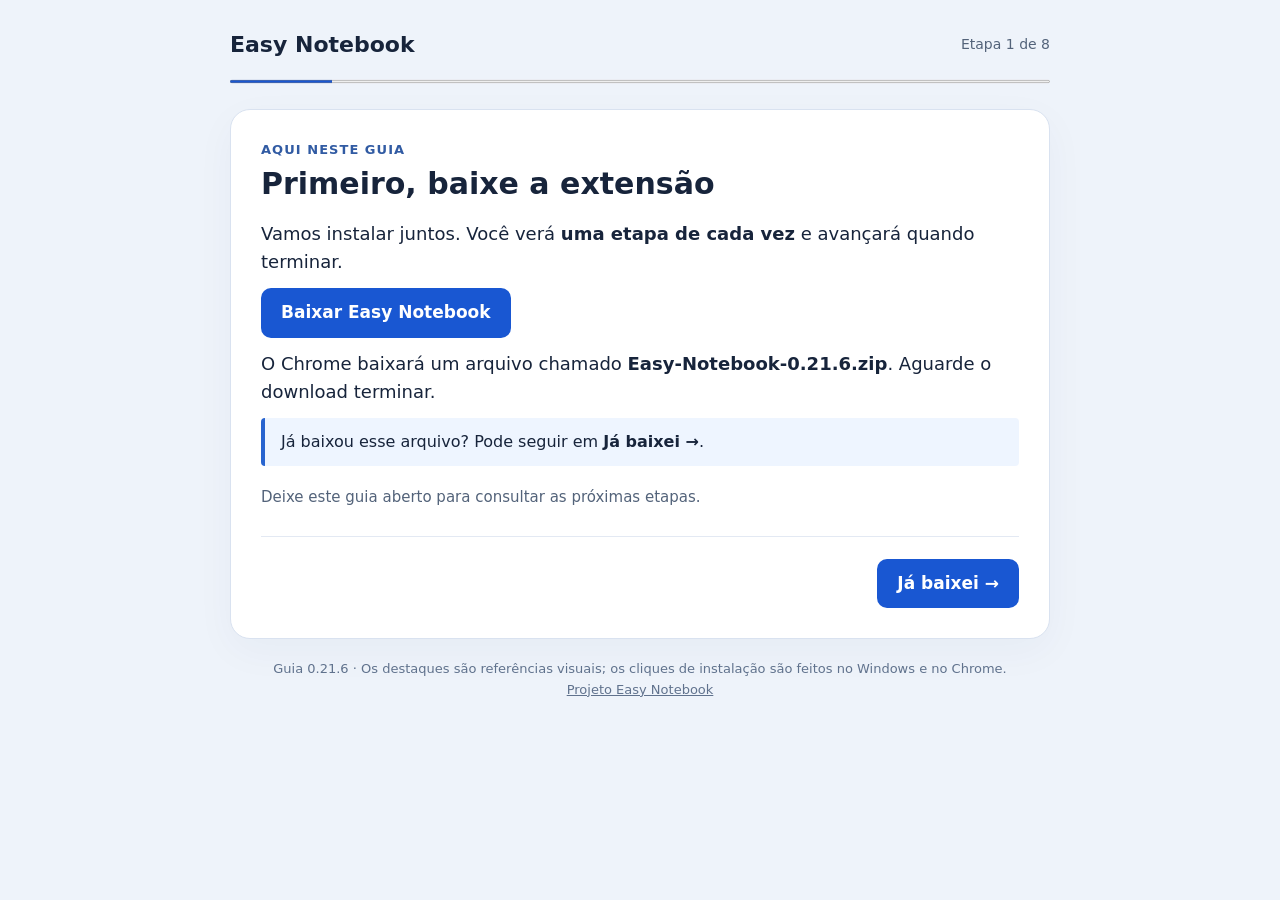
==== docs/index.html @ 10609102 "Start extracted guide at Chrome installation, after download" ====
<!doctype html>
<html lang="pt-BR">
<head>
<meta charset="utf-8">
<meta name="viewport" content="width=device-width, initial-scale=1">
<title>Instalar Easy Notebook · passo a passo</title>
<style>
*{box-sizing:border-box}body{margin:0;background:#eef3fa;color:#17243b;font:18px/1.55 system-ui,Segoe UI,sans-serif}main{max-width:860px;margin:auto;padding:28px 20px}header{display:flex;align-items:center;justify-content:space-between;gap:20px;margin-bottom:16px}header strong{font-size:22px}header span{font-size:14px;color:#53637a}progress{width:100%;height:7px;accent-color:#1957d2;display:block;margin-bottom:24px}article{background:white;border:1px solid #d9e2f0;border-radius:20px;padding:30px;box-shadow:0 12px 40px #17335c0a}[hidden]{display:none!important}.where{font-size:13px;letter-spacing:.08em;text-transform:uppercase;color:#315ba3;font-weight:750;margin:0 0 6px}h1{font-size:30px;line-height:1.2;margin:0 0 18px}p{margin:12px 0}ol{padding-left:25px}li{margin:10px 0}.tip{background:#eef5ff;border-left:4px solid #2864cf;padding:12px 16px;border-radius:4px;font-size:16px}.visual{margin:24px 0 16px;border:1px solid #cdd7e5;border-radius:12px;overflow:hidden;pointer-events:none;user-select:none}.caption{background:#e9eef5;color:#465971;font-size:13px;padding:9px 14px}.mock{padding:22px;background:#fafbfd;font-size:16px;display:flex;gap:16px;flex-wrap:wrap;align-items:center;min-height:110px}.mark{outline:3px solid #e33333;outline-offset:5px;background:#fff3ba;padding:8px 14px;border-radius:6px;color:#212938;font-weight:750}.arrow{color:#b52323;font-weight:750}.dim{color:#68788f}.right{margin-left:auto}.folder{font-size:18px}.stack{display:grid;gap:14px}.dark{background:#292a2d;color:white}.dark .dim{color:#b5c0cd}.switch{display:inline-block;width:34px;height:18px;background:#1a73e8;border-radius:20px;vertical-align:middle;margin-left:8px}.switch:after{content:'';display:block;width:14px;height:14px;border-radius:50%;background:white;margin:2px 2px 2px auto}button,.action{font:700 17px/1.4 system-ui,Segoe UI,sans-serif;display:inline-block;border:0;border-radius:10px;padding:13px 20px;cursor:pointer;background:#1957d2;color:white;text-decoration:none}button:hover,.action:hover{background:#1045ae}button:focus-visible,a:focus-visible{outline:3px solid #e58e00;outline-offset:4px}.secondary{background:#e8eef8;color:#24467d}.secondary:hover{background:#d8e4f7}nav{display:flex;align-items:center;justify-content:space-between;gap:16px;margin-top:26px;padding-top:22px;border-top:1px solid #e3e9f3}nav button:last-child{margin-left:auto}input{font:18px Consolas,monospace;width:100%;padding:14px;border:1px solid #b8c8df;border-radius:8px;background:#f7faff;color:#17243b;margin:8px 0 12px}.status{min-height:25px;font-size:15px;color:#24467d}.help{font-size:15px;color:#53637a;margin-top:20px}details{font-size:16px;margin-top:22px}summary{cursor:pointer;font-weight:650}kbd{background:#edf1f7;padding:2px 6px;border:1px solid #ced6e2;border-radius:4px;font-size:.9em}footer{text-align:center;font-size:13px;color:#60728d;padding:20px}footer a{color:inherit}@media(max-width:550px){main{padding:16px 12px}article{padding:22px 18px}h1{font-size:26px}.mock{padding:18px;gap:20px}nav{flex-wrap:wrap}button,.action{font-size:16px}header span{max-width:120px;text-align:right}}@media(prefers-reduced-motion:reduce){*{scroll-behavior:auto}}
</style>
</head>
<body><main>
<header><strong>Easy Notebook</strong><span id="counter">Instalação no Chrome</span></header>
<progress id="progress" max="8" value="1" aria-label="Progresso do guia"></progress>
<article>
<!-- DOWNLOAD-STEPS-START -->
<section data-step data-next="Já baixei →">
<p class="where">Aqui neste guia</p><h1 tabindex="-1">Primeiro, baixe a extensão</h1>
<p>Vamos instalar juntos. Você verá <strong>uma etapa de cada vez</strong> e avançará quando terminar.</p>
<p><a class="action" id="download" href="https://github.com/Rambond123/easy-notebook/releases/download/v0.21.6/Easy-Notebook-0.21.6.zip">Baixar Easy Notebook</a></p>
<p>O Chrome baixará um arquivo chamado <strong>Easy-Notebook-0.21.6.zip</strong>. Aguarde o download terminar.</p>
<div class="tip">Já baixou esse arquivo? Pode seguir em <strong>Já baixei →</strong>.</div>
<p class="help">Deixe este guia aberto para consultar as próximas etapas.</p>
</section>
<section data-step data-next="Abriu a janela de extração →" hidden>
<p class="where">Na pasta Downloads do Windows</p><h1 tabindex="-1">Clique com o botão direito no ZIP</h1>
<ol><li>No Chrome, pressione <kbd>Ctrl</kbd> + <kbd>J</kbd> para ver os downloads.</li><li>Ao lado de <strong>Easy-Notebook-0.21.6.zip</strong>, clique no ícone de pasta (<strong>Mostrar na pasta</strong>).</li><li>Na janela que abriu, clique com o <strong>botão direito</strong> sobre o ZIP e escolha <strong>Extrair Tudo…</strong>.</li></ol>
<div class="visual"><div class="caption">Referência visual • faça isso na janela do Windows</div><div class="mock stack"><span class="folder">📦 Easy-Notebook-0.21.6.zip</span><span><span class="mark">Extrair Tudo…</span></span><span class="arrow">↑ Escolha esta opção no menu do botão direito</span></div></div>
<p class="tip">Não precisa abrir nem escolher nenhum dos arquivos de código.</p>
</section>
<section data-step data-next="Já extraí →" hidden>
<p class="where">Na janela “Extrair Pastas Compactadas” do Windows</p><h1 tabindex="-1">Deixe em Downloads e clique em “Extrair”</h1>
<p>Mantenha o local que o Windows já preencheu. Clique em <strong>Extrair</strong> e aguarde terminar.</p>
<div class="visual"><div class="caption">Destino padrão • o Windows cria uma pasta com o nome do ZIP</div><div class="mock stack"><span>📁 Downloads</span><span style="padding-left:24px">📁 Easy-Notebook-0.21.6</span><span style="padding-left:48px">📁 Easy Notebook</span><span class="right mark">Extrair</span></div></div>
<p class="tip">Guarde a pasta nesse lugar. O Chrome usará os arquivos dela sempre que a extensão funcionar.</p>
</section>
<!-- DOWNLOAD-STEPS-END -->
<section data-step data-next="Abri a tela de extensões →" hidden>
<!-- INSTALL-HEADING -->
<p class="where">Em uma nova guia do Chrome</p><h1 tabindex="-1">Abra a tela de extensões</h1>
<p>Clique no botão abaixo para copiar o endereço:</p>
<input id="address" value="chrome://extensions" readonly aria-label="Endereço da tela de extensões">
<button id="copy" type="button">Copiar endereço</button><p class="status" id="copy-status" role="status"></p>
<ol><li>Pressione <kbd>Ctrl</kbd> + <kbd>T</kbd> para abrir uma nova guia.</li><li>Cole com <kbd>Ctrl</kbd> + <kbd>V</kbd> na barra de endereço e pressione <kbd>Enter</kbd>.</li><li>Volte a este guia para ver o próximo passo.</li></ol>
</section>
<section data-step data-next="Já ativei →" hidden>
<p class="where">Na guia “Extensões” do Chrome</p><h1 tabindex="-1">Ative “Modo do desenvolvedor”</h1>
<p>No <strong>canto superior direito</strong> da tela de extensões, clique na chave ao lado de <strong>Modo do desenvolvedor</strong>. Ela deve ficar ativada.</p>
<div class="visual"><div class="caption">Referência visual • procure esta chave na outra guia do Chrome</div><div class="mock dark"><span>Extensões</span><span class="mark right">Modo do desenvolvedor <i class="switch"></i></span></div></div>
<details><summary>A opção está bloqueada ou não aparece?</summary><p>Amplie a janela e confira o canto superior direito. Se o Chrome informar que a opção foi desativada pela organização, este método não consegue concluir a instalação nesse perfil.</p></details>
</section>
<section data-step data-next="Abriu a seleção de pasta →" hidden>
<p class="where">Ainda na guia “Extensões” do Chrome</p><h1 tabindex="-1">Clique em “Carregar sem compactação”</h1>
<p>O botão aparece no <strong>canto superior esquerdo</strong>, depois de ativar o modo do desenvolvedor. Clique nele para escolher a pasta.</p>
<div class="visual"><div class="caption">Referência visual • clique no botão da tela de extensões</div><div class="mock dark"><span class="mark">Carregar sem compactação</span><span class="dim">Compactar extensão</span><span class="dim">Atualizar</span></div></div>
<p class="tip">Se estiver escrito <strong>Carregar expandida</strong>, é a mesma opção.</p>
</section>
<section data-step data-next="Já selecionei a pasta →" hidden>
<p class="where">Na janela de seleção de pasta que acabou de abrir</p><h1 tabindex="-1">Selecione a pasta Easy Notebook</h1>
<ol><li>Na lateral da janela, clique em <strong>Downloads</strong>.</li><li>Abra a pasta <strong>Easy-Notebook-0.21.6</strong> que foi criada ao extrair e depois a pasta <strong>Easy Notebook</strong> dentro dela.</li><li>Clique em <strong>Selecionar pasta</strong>, na parte de baixo da janela.</li></ol>
<div class="visual"><div class="caption">Referência visual • confira o nome da pasta antes de confirmar</div><div class="mock stack"><span>📁 Downloads &nbsp;›&nbsp; Easy-Notebook-0.21.6 &nbsp;›&nbsp; <strong>Easy Notebook</strong></span><span class="dim">Os arquivos podem não aparecer neste seletor. Isso é normal.</span><span class="right mark">Selecionar pasta</span></div></div>
<details><summary>Minha pasta tem outro nome ou não está em Downloads</summary><p>Se baixou o ZIP mais de uma vez, a pasta pode terminar em <strong>(1)</strong> ou outro número. Abra a pasta criada na sua extração e, dentro dela, <strong>Easy Notebook</strong>. Se escolheu outro local para baixar, procure nesse local.</p></details>
<details><summary>O Chrome diz que não encontrou o manifesto?</summary><p>Abra a pasta <strong>Easy Notebook</strong> que fica dentro da pasta extraída <strong>Easy-Notebook-0.21.6</strong>. É essa pasta interna que deve ser selecionada.</p></details>
</section>
<section data-step hidden>
<p class="where">No Chrome</p><h1 tabindex="-1">Confira se apareceu “Easy Notebook”</h1>
<p>A instalação deu certo se o cartão <strong>Easy Notebook</strong> apareceu na tela de extensões com a chave ativada.</p>
<ol><li>O assistente da extensão deve abrir para configurar seu notebook. Siga as instruções dele.</li><li>Se não abrir, clique no ícone de <strong>quebra-cabeça</strong> ao lado da barra de endereços e escolha <strong>Easy Notebook</strong>.</li><li>Depois de configurar, atualize a página do eproc com <kbd>F5</kbd>.</li></ol>
<p class="tip">Mantenha a pasta extraída <strong>Easy-Notebook-0.21.6</strong> em <strong>Downloads</strong>, com a pasta <strong>Easy Notebook</strong> dentro dela. O Chrome precisa desses arquivos. Você pode apagar apenas o arquivo <strong>.zip</strong>.</p>
<p><strong>Pronto. Você pode fechar este guia.</strong></p>
</section>
<nav aria-label="Etapas da instalação"><button class="secondary" id="back" type="button">← Voltar</button><button id="next" type="button">Já baixei →</button></nav>
<noscript><p>Ative o JavaScript para usar as etapas deste guia. O procedimento é: baixar o ZIP, extrair no local padrão em Downloads, abrir chrome://extensions, ativar Modo do desenvolvedor, clicar em Carregar sem compactação e escolher Downloads/Easy-Notebook-0.21.6/Easy Notebook.</p></noscript>
</article>
<footer>Guia 0.21.6 · Os destaques são referências visuais; os cliques de instalação são feitos no Windows e no Chrome.<br><a href="https://github.com/Rambond123/easy-notebook">Projeto Easy Notebook</a></footer>
</main><script>
const steps=[...document.querySelectorAll('[data-step]')];
const labels=steps.map(step=>step.dataset.next||'');
document.querySelector('#progress').max=steps.length;
let index=0;
function show(value,focus=true){
  index=Math.max(0,Math.min(steps.length-1,value));
  steps.forEach((step,i)=>step.hidden=i!==index);
  document.querySelector('#counter').textContent=`Etapa ${index+1} de ${steps.length}`;
  document.querySelector('#progress').value=index+1;
  document.querySelector('#back').hidden=index===0;
  document.querySelector('#next').hidden=index===steps.length-1;
  document.querySelector('#next').textContent=labels[index]||'';
  if(focus){steps[index].querySelector('h1').focus();window.scrollTo(0,0);}
}
function fromHash(){const n=Number(location.hash.slice(1));show(Number.isInteger(n)&&n>0?n-1:0,false);}
function go(delta){location.hash=String(index+delta+1);show(index+delta);}
document.querySelector('#next').onclick=()=>go(1);
document.querySelector('#back').onclick=()=>go(-1);
window.addEventListener('hashchange',fromHash);fromHash();
document.querySelector('#copy').onclick=async()=>{
  const field=document.querySelector('#address'),status=document.querySelector('#copy-status');
  try{await navigator.clipboard.writeText(field.value);status.textContent='Copiado. Agora abra a nova guia com Ctrl+T.';}
  catch{field.focus();field.select();status.textContent='Pressione Ctrl+C para copiar o endereço selecionado.';}
};
</script></body></html>
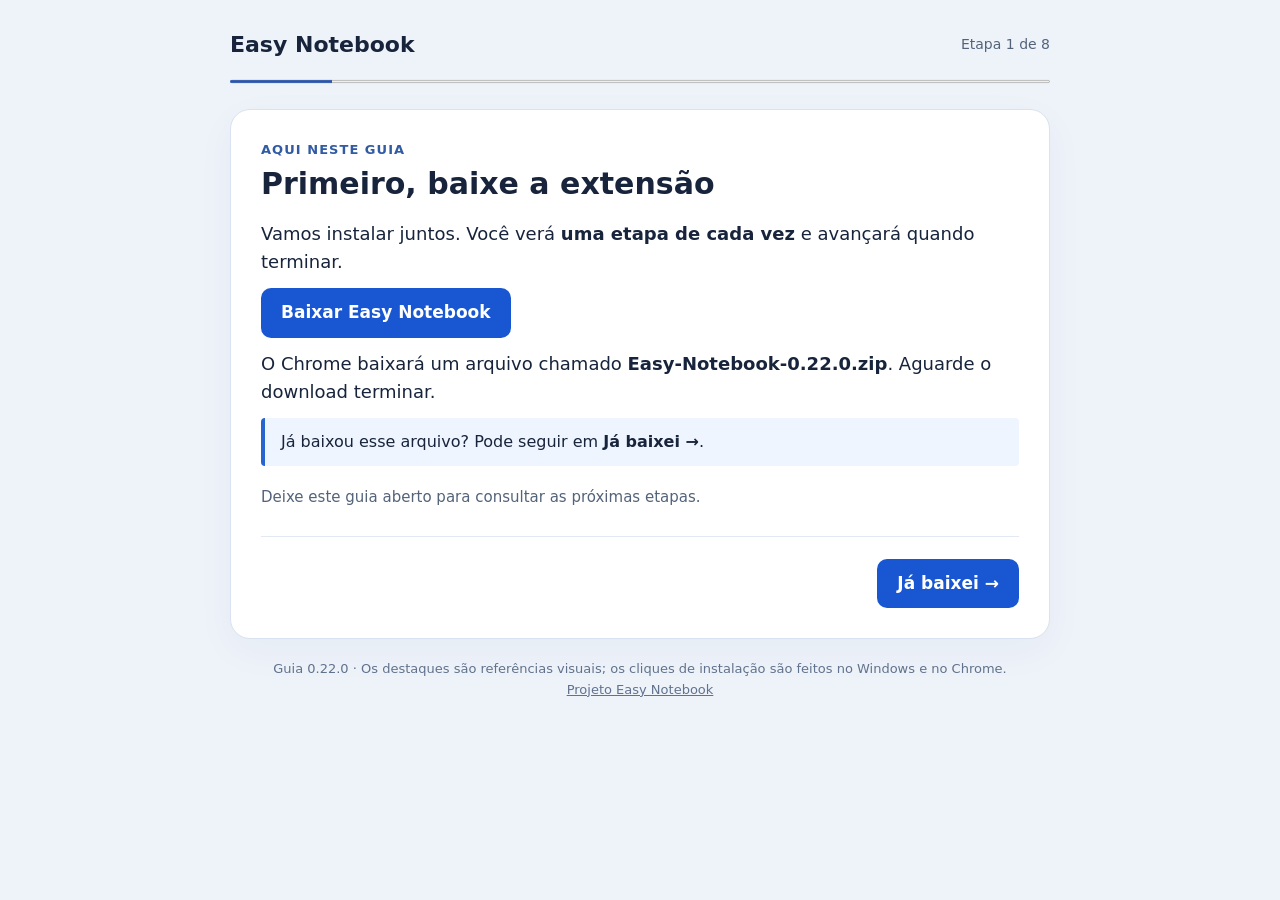
==== commit 6547caa3: "v0.22.0: importar prompts da Gaia" ====
--- a/docs/index.html
+++ b/docs/index.html
@@ -16,21 +16,21 @@
 <section data-step data-next="Já baixei →">
 <p class="where">Aqui neste guia</p><h1 tabindex="-1">Primeiro, baixe a extensão</h1>
 <p>Vamos instalar juntos. Você verá <strong>uma etapa de cada vez</strong> e avançará quando terminar.</p>
-<p><a class="action" id="download" href="https://github.com/Rambond123/easy-notebook/releases/download/v0.21.6/Easy-Notebook-0.21.6.zip">Baixar Easy Notebook</a></p>
-<p>O Chrome baixará um arquivo chamado <strong>Easy-Notebook-0.21.6.zip</strong>. Aguarde o download terminar.</p>
+<p><a class="action" id="download" href="https://github.com/Rambond123/easy-notebook/releases/download/v0.22.0/Easy-Notebook-0.22.0.zip">Baixar Easy Notebook</a></p>
+<p>O Chrome baixará um arquivo chamado <strong>Easy-Notebook-0.22.0.zip</strong>. Aguarde o download terminar.</p>
 <div class="tip">Já baixou esse arquivo? Pode seguir em <strong>Já baixei →</strong>.</div>
 <p class="help">Deixe este guia aberto para consultar as próximas etapas.</p>
 </section>
 <section data-step data-next="Abriu a janela de extração →" hidden>
 <p class="where">Na pasta Downloads do Windows</p><h1 tabindex="-1">Clique com o botão direito no ZIP</h1>
-<ol><li>No Chrome, pressione <kbd>Ctrl</kbd> + <kbd>J</kbd> para ver os downloads.</li><li>Ao lado de <strong>Easy-Notebook-0.21.6.zip</strong>, clique no ícone de pasta (<strong>Mostrar na pasta</strong>).</li><li>Na janela que abriu, clique com o <strong>botão direito</strong> sobre o ZIP e escolha <strong>Extrair Tudo…</strong>.</li></ol>
-<div class="visual"><div class="caption">Referência visual • faça isso na janela do Windows</div><div class="mock stack"><span class="folder">📦 Easy-Notebook-0.21.6.zip</span><span><span class="mark">Extrair Tudo…</span></span><span class="arrow">↑ Escolha esta opção no menu do botão direito</span></div></div>
+<ol><li>No Chrome, pressione <kbd>Ctrl</kbd> + <kbd>J</kbd> para ver os downloads.</li><li>Ao lado de <strong>Easy-Notebook-0.22.0.zip</strong>, clique no ícone de pasta (<strong>Mostrar na pasta</strong>).</li><li>Na janela que abriu, clique com o <strong>botão direito</strong> sobre o ZIP e escolha <strong>Extrair Tudo…</strong>.</li></ol>
+<div class="visual"><div class="caption">Referência visual • faça isso na janela do Windows</div><div class="mock stack"><span class="folder">📦 Easy-Notebook-0.22.0.zip</span><span><span class="mark">Extrair Tudo…</span></span><span class="arrow">↑ Escolha esta opção no menu do botão direito</span></div></div>
 <p class="tip">Não precisa abrir nem escolher nenhum dos arquivos de código.</p>
 </section>
 <section data-step data-next="Já extraí →" hidden>
 <p class="where">Na janela “Extrair Pastas Compactadas” do Windows</p><h1 tabindex="-1">Deixe em Downloads e clique em “Extrair”</h1>
 <p>Mantenha o local que o Windows já preencheu. Clique em <strong>Extrair</strong> e aguarde terminar.</p>
-<div class="visual"><div class="caption">Destino padrão • o Windows cria uma pasta com o nome do ZIP</div><div class="mock stack"><span>📁 Downloads</span><span style="padding-left:24px">📁 Easy-Notebook-0.21.6</span><span style="padding-left:48px">📁 Easy Notebook</span><span class="right mark">Extrair</span></div></div>
+<div class="visual"><div class="caption">Destino padrão • o Windows cria uma pasta com o nome do ZIP</div><div class="mock stack"><span>📁 Downloads</span><span style="padding-left:24px">📁 Easy-Notebook-0.22.0</span><span style="padding-left:48px">📁 Easy Notebook</span><span class="right mark">Extrair</span></div></div>
 <p class="tip">Guarde a pasta nesse lugar. O Chrome usará os arquivos dela sempre que a extensão funcionar.</p>
 </section>
 <!-- DOWNLOAD-STEPS-END -->
@@ -56,22 +56,22 @@
 </section>
 <section data-step data-next="Já selecionei a pasta →" hidden>
 <p class="where">Na janela de seleção de pasta que acabou de abrir</p><h1 tabindex="-1">Selecione a pasta Easy Notebook</h1>
-<ol><li>Na lateral da janela, clique em <strong>Downloads</strong>.</li><li>Abra a pasta <strong>Easy-Notebook-0.21.6</strong> que foi criada ao extrair e depois a pasta <strong>Easy Notebook</strong> dentro dela.</li><li>Clique em <strong>Selecionar pasta</strong>, na parte de baixo da janela.</li></ol>
-<div class="visual"><div class="caption">Referência visual • confira o nome da pasta antes de confirmar</div><div class="mock stack"><span>📁 Downloads &nbsp;›&nbsp; Easy-Notebook-0.21.6 &nbsp;›&nbsp; <strong>Easy Notebook</strong></span><span class="dim">Os arquivos podem não aparecer neste seletor. Isso é normal.</span><span class="right mark">Selecionar pasta</span></div></div>
+<ol><li>Na lateral da janela, clique em <strong>Downloads</strong>.</li><li>Abra a pasta <strong>Easy-Notebook-0.22.0</strong> que foi criada ao extrair e depois a pasta <strong>Easy Notebook</strong> dentro dela.</li><li>Clique em <strong>Selecionar pasta</strong>, na parte de baixo da janela.</li></ol>
+<div class="visual"><div class="caption">Referência visual • confira o nome da pasta antes de confirmar</div><div class="mock stack"><span>📁 Downloads &nbsp;›&nbsp; Easy-Notebook-0.22.0 &nbsp;›&nbsp; <strong>Easy Notebook</strong></span><span class="dim">Os arquivos podem não aparecer neste seletor. Isso é normal.</span><span class="right mark">Selecionar pasta</span></div></div>
 <details><summary>Minha pasta tem outro nome ou não está em Downloads</summary><p>Se baixou o ZIP mais de uma vez, a pasta pode terminar em <strong>(1)</strong> ou outro número. Abra a pasta criada na sua extração e, dentro dela, <strong>Easy Notebook</strong>. Se escolheu outro local para baixar, procure nesse local.</p></details>
-<details><summary>O Chrome diz que não encontrou o manifesto?</summary><p>Abra a pasta <strong>Easy Notebook</strong> que fica dentro da pasta extraída <strong>Easy-Notebook-0.21.6</strong>. É essa pasta interna que deve ser selecionada.</p></details>
+<details><summary>O Chrome diz que não encontrou o manifesto?</summary><p>Abra a pasta <strong>Easy Notebook</strong> que fica dentro da pasta extraída <strong>Easy-Notebook-0.22.0</strong>. É essa pasta interna que deve ser selecionada.</p></details>
 </section>
 <section data-step hidden>
 <p class="where">No Chrome</p><h1 tabindex="-1">Confira se apareceu “Easy Notebook”</h1>
 <p>A instalação deu certo se o cartão <strong>Easy Notebook</strong> apareceu na tela de extensões com a chave ativada.</p>
 <ol><li>O assistente da extensão deve abrir para configurar seu notebook. Siga as instruções dele.</li><li>Se não abrir, clique no ícone de <strong>quebra-cabeça</strong> ao lado da barra de endereços e escolha <strong>Easy Notebook</strong>.</li><li>Depois de configurar, atualize a página do eproc com <kbd>F5</kbd>.</li></ol>
-<p class="tip">Mantenha a pasta extraída <strong>Easy-Notebook-0.21.6</strong> em <strong>Downloads</strong>, com a pasta <strong>Easy Notebook</strong> dentro dela. O Chrome precisa desses arquivos. Você pode apagar apenas o arquivo <strong>.zip</strong>.</p>
+<p class="tip">Mantenha a pasta extraída <strong>Easy-Notebook-0.22.0</strong> em <strong>Downloads</strong>, com a pasta <strong>Easy Notebook</strong> dentro dela. O Chrome precisa desses arquivos. Você pode apagar apenas o arquivo <strong>.zip</strong>.</p>
 <p><strong>Pronto. Você pode fechar este guia.</strong></p>
 </section>
 <nav aria-label="Etapas da instalação"><button class="secondary" id="back" type="button">← Voltar</button><button id="next" type="button">Já baixei →</button></nav>
-<noscript><p>Ative o JavaScript para usar as etapas deste guia. O procedimento é: baixar o ZIP, extrair no local padrão em Downloads, abrir chrome://extensions, ativar Modo do desenvolvedor, clicar em Carregar sem compactação e escolher Downloads/Easy-Notebook-0.21.6/Easy Notebook.</p></noscript>
+<noscript><p>Ative o JavaScript para usar as etapas deste guia. O procedimento é: baixar o ZIP, extrair no local padrão em Downloads, abrir chrome://extensions, ativar Modo do desenvolvedor, clicar em Carregar sem compactação e escolher Downloads/Easy-Notebook-0.22.0/Easy Notebook.</p></noscript>
 </article>
-<footer>Guia 0.21.6 · Os destaques são referências visuais; os cliques de instalação são feitos no Windows e no Chrome.<br><a href="https://github.com/Rambond123/easy-notebook">Projeto Easy Notebook</a></footer>
+<footer>Guia 0.22.0 · Os destaques são referências visuais; os cliques de instalação são feitos no Windows e no Chrome.<br><a href="https://github.com/Rambond123/easy-notebook">Projeto Easy Notebook</a></footer>
 </main><script>
 const steps=[...document.querySelectorAll('[data-step]')];
 const labels=steps.map(step=>step.dataset.next||'');
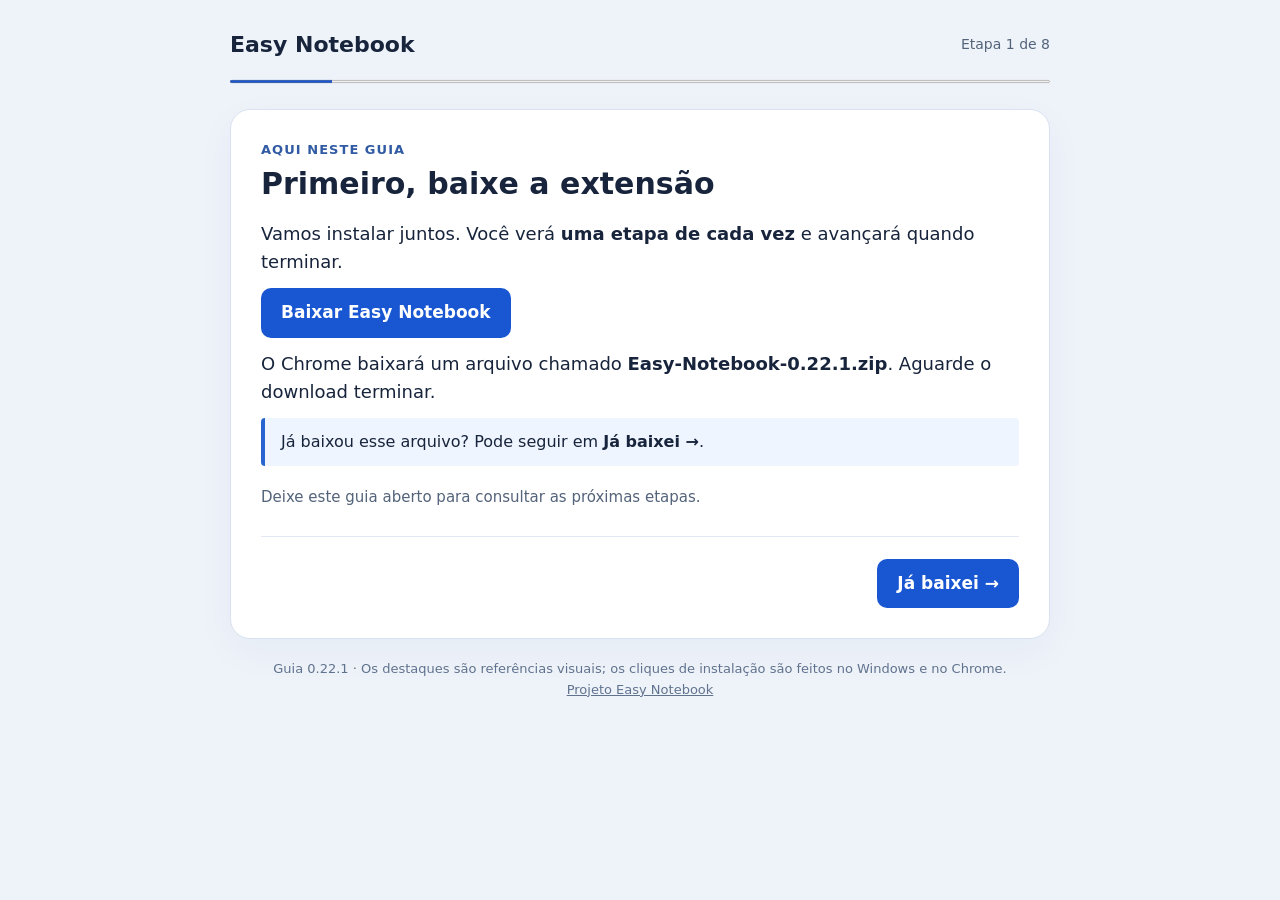
==== commit 43b2f93d: "v0.22.1: prompts ao lado do chat" ====
--- a/docs/index.html
+++ b/docs/index.html
@@ -16,21 +16,21 @@
 <section data-step data-next="Já baixei →">
 <p class="where">Aqui neste guia</p><h1 tabindex="-1">Primeiro, baixe a extensão</h1>
 <p>Vamos instalar juntos. Você verá <strong>uma etapa de cada vez</strong> e avançará quando terminar.</p>
-<p><a class="action" id="download" href="https://github.com/Rambond123/easy-notebook/releases/download/v0.22.0/Easy-Notebook-0.22.0.zip">Baixar Easy Notebook</a></p>
-<p>O Chrome baixará um arquivo chamado <strong>Easy-Notebook-0.22.0.zip</strong>. Aguarde o download terminar.</p>
+<p><a class="action" id="download" href="https://github.com/Rambond123/easy-notebook/releases/download/v0.22.1/Easy-Notebook-0.22.1.zip">Baixar Easy Notebook</a></p>
+<p>O Chrome baixará um arquivo chamado <strong>Easy-Notebook-0.22.1.zip</strong>. Aguarde o download terminar.</p>
 <div class="tip">Já baixou esse arquivo? Pode seguir em <strong>Já baixei →</strong>.</div>
 <p class="help">Deixe este guia aberto para consultar as próximas etapas.</p>
 </section>
 <section data-step data-next="Abriu a janela de extração →" hidden>
 <p class="where">Na pasta Downloads do Windows</p><h1 tabindex="-1">Clique com o botão direito no ZIP</h1>
-<ol><li>No Chrome, pressione <kbd>Ctrl</kbd> + <kbd>J</kbd> para ver os downloads.</li><li>Ao lado de <strong>Easy-Notebook-0.22.0.zip</strong>, clique no ícone de pasta (<strong>Mostrar na pasta</strong>).</li><li>Na janela que abriu, clique com o <strong>botão direito</strong> sobre o ZIP e escolha <strong>Extrair Tudo…</strong>.</li></ol>
-<div class="visual"><div class="caption">Referência visual • faça isso na janela do Windows</div><div class="mock stack"><span class="folder">📦 Easy-Notebook-0.22.0.zip</span><span><span class="mark">Extrair Tudo…</span></span><span class="arrow">↑ Escolha esta opção no menu do botão direito</span></div></div>
+<ol><li>No Chrome, pressione <kbd>Ctrl</kbd> + <kbd>J</kbd> para ver os downloads.</li><li>Ao lado de <strong>Easy-Notebook-0.22.1.zip</strong>, clique no ícone de pasta (<strong>Mostrar na pasta</strong>).</li><li>Na janela que abriu, clique com o <strong>botão direito</strong> sobre o ZIP e escolha <strong>Extrair Tudo…</strong>.</li></ol>
+<div class="visual"><div class="caption">Referência visual • faça isso na janela do Windows</div><div class="mock stack"><span class="folder">📦 Easy-Notebook-0.22.1.zip</span><span><span class="mark">Extrair Tudo…</span></span><span class="arrow">↑ Escolha esta opção no menu do botão direito</span></div></div>
 <p class="tip">Não precisa abrir nem escolher nenhum dos arquivos de código.</p>
 </section>
 <section data-step data-next="Já extraí →" hidden>
 <p class="where">Na janela “Extrair Pastas Compactadas” do Windows</p><h1 tabindex="-1">Deixe em Downloads e clique em “Extrair”</h1>
 <p>Mantenha o local que o Windows já preencheu. Clique em <strong>Extrair</strong> e aguarde terminar.</p>
-<div class="visual"><div class="caption">Destino padrão • o Windows cria uma pasta com o nome do ZIP</div><div class="mock stack"><span>📁 Downloads</span><span style="padding-left:24px">📁 Easy-Notebook-0.22.0</span><span style="padding-left:48px">📁 Easy Notebook</span><span class="right mark">Extrair</span></div></div>
+<div class="visual"><div class="caption">Destino padrão • o Windows cria uma pasta com o nome do ZIP</div><div class="mock stack"><span>📁 Downloads</span><span style="padding-left:24px">📁 Easy-Notebook-0.22.1</span><span style="padding-left:48px">📁 Easy Notebook</span><span class="right mark">Extrair</span></div></div>
 <p class="tip">Guarde a pasta nesse lugar. O Chrome usará os arquivos dela sempre que a extensão funcionar.</p>
 </section>
 <!-- DOWNLOAD-STEPS-END -->
@@ -56,22 +56,22 @@
 </section>
 <section data-step data-next="Já selecionei a pasta →" hidden>
 <p class="where">Na janela de seleção de pasta que acabou de abrir</p><h1 tabindex="-1">Selecione a pasta Easy Notebook</h1>
-<ol><li>Na lateral da janela, clique em <strong>Downloads</strong>.</li><li>Abra a pasta <strong>Easy-Notebook-0.22.0</strong> que foi criada ao extrair e depois a pasta <strong>Easy Notebook</strong> dentro dela.</li><li>Clique em <strong>Selecionar pasta</strong>, na parte de baixo da janela.</li></ol>
-<div class="visual"><div class="caption">Referência visual • confira o nome da pasta antes de confirmar</div><div class="mock stack"><span>📁 Downloads &nbsp;›&nbsp; Easy-Notebook-0.22.0 &nbsp;›&nbsp; <strong>Easy Notebook</strong></span><span class="dim">Os arquivos podem não aparecer neste seletor. Isso é normal.</span><span class="right mark">Selecionar pasta</span></div></div>
+<ol><li>Na lateral da janela, clique em <strong>Downloads</strong>.</li><li>Abra a pasta <strong>Easy-Notebook-0.22.1</strong> que foi criada ao extrair e depois a pasta <strong>Easy Notebook</strong> dentro dela.</li><li>Clique em <strong>Selecionar pasta</strong>, na parte de baixo da janela.</li></ol>
+<div class="visual"><div class="caption">Referência visual • confira o nome da pasta antes de confirmar</div><div class="mock stack"><span>📁 Downloads &nbsp;›&nbsp; Easy-Notebook-0.22.1 &nbsp;›&nbsp; <strong>Easy Notebook</strong></span><span class="dim">Os arquivos podem não aparecer neste seletor. Isso é normal.</span><span class="right mark">Selecionar pasta</span></div></div>
 <details><summary>Minha pasta tem outro nome ou não está em Downloads</summary><p>Se baixou o ZIP mais de uma vez, a pasta pode terminar em <strong>(1)</strong> ou outro número. Abra a pasta criada na sua extração e, dentro dela, <strong>Easy Notebook</strong>. Se escolheu outro local para baixar, procure nesse local.</p></details>
-<details><summary>O Chrome diz que não encontrou o manifesto?</summary><p>Abra a pasta <strong>Easy Notebook</strong> que fica dentro da pasta extraída <strong>Easy-Notebook-0.22.0</strong>. É essa pasta interna que deve ser selecionada.</p></details>
+<details><summary>O Chrome diz que não encontrou o manifesto?</summary><p>Abra a pasta <strong>Easy Notebook</strong> que fica dentro da pasta extraída <strong>Easy-Notebook-0.22.1</strong>. É essa pasta interna que deve ser selecionada.</p></details>
 </section>
 <section data-step hidden>
 <p class="where">No Chrome</p><h1 tabindex="-1">Confira se apareceu “Easy Notebook”</h1>
 <p>A instalação deu certo se o cartão <strong>Easy Notebook</strong> apareceu na tela de extensões com a chave ativada.</p>
 <ol><li>O assistente da extensão deve abrir para configurar seu notebook. Siga as instruções dele.</li><li>Se não abrir, clique no ícone de <strong>quebra-cabeça</strong> ao lado da barra de endereços e escolha <strong>Easy Notebook</strong>.</li><li>Depois de configurar, atualize a página do eproc com <kbd>F5</kbd>.</li></ol>
-<p class="tip">Mantenha a pasta extraída <strong>Easy-Notebook-0.22.0</strong> em <strong>Downloads</strong>, com a pasta <strong>Easy Notebook</strong> dentro dela. O Chrome precisa desses arquivos. Você pode apagar apenas o arquivo <strong>.zip</strong>.</p>
+<p class="tip">Mantenha a pasta extraída <strong>Easy-Notebook-0.22.1</strong> em <strong>Downloads</strong>, com a pasta <strong>Easy Notebook</strong> dentro dela. O Chrome precisa desses arquivos. Você pode apagar apenas o arquivo <strong>.zip</strong>.</p>
 <p><strong>Pronto. Você pode fechar este guia.</strong></p>
 </section>
 <nav aria-label="Etapas da instalação"><button class="secondary" id="back" type="button">← Voltar</button><button id="next" type="button">Já baixei →</button></nav>
-<noscript><p>Ative o JavaScript para usar as etapas deste guia. O procedimento é: baixar o ZIP, extrair no local padrão em Downloads, abrir chrome://extensions, ativar Modo do desenvolvedor, clicar em Carregar sem compactação e escolher Downloads/Easy-Notebook-0.22.0/Easy Notebook.</p></noscript>
+<noscript><p>Ative o JavaScript para usar as etapas deste guia. O procedimento é: baixar o ZIP, extrair no local padrão em Downloads, abrir chrome://extensions, ativar Modo do desenvolvedor, clicar em Carregar sem compactação e escolher Downloads/Easy-Notebook-0.22.1/Easy Notebook.</p></noscript>
 </article>
-<footer>Guia 0.22.0 · Os destaques são referências visuais; os cliques de instalação são feitos no Windows e no Chrome.<br><a href="https://github.com/Rambond123/easy-notebook">Projeto Easy Notebook</a></footer>
+<footer>Guia 0.22.1 · Os destaques são referências visuais; os cliques de instalação são feitos no Windows e no Chrome.<br><a href="https://github.com/Rambond123/easy-notebook">Projeto Easy Notebook</a></footer>
 </main><script>
 const steps=[...document.querySelectorAll('[data-step]')];
 const labels=steps.map(step=>step.dataset.next||'');
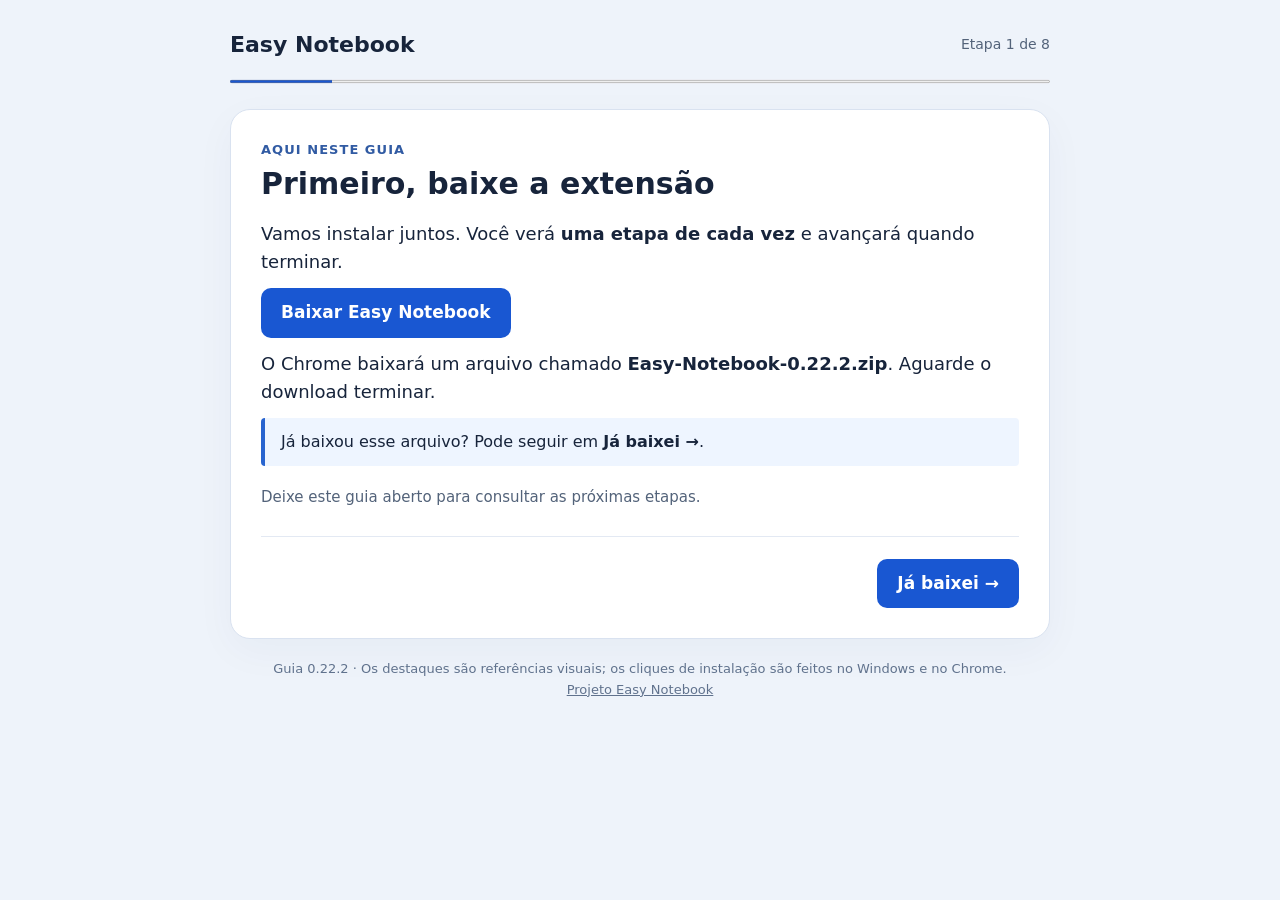
==== commit dfc360b5: "v0.22.2: guia e compartilhamento nas configurações" ====
--- a/docs/index.html
+++ b/docs/index.html
@@ -16,21 +16,21 @@
 <section data-step data-next="Já baixei →">
 <p class="where">Aqui neste guia</p><h1 tabindex="-1">Primeiro, baixe a extensão</h1>
 <p>Vamos instalar juntos. Você verá <strong>uma etapa de cada vez</strong> e avançará quando terminar.</p>
-<p><a class="action" id="download" href="https://github.com/Rambond123/easy-notebook/releases/download/v0.22.1/Easy-Notebook-0.22.1.zip">Baixar Easy Notebook</a></p>
-<p>O Chrome baixará um arquivo chamado <strong>Easy-Notebook-0.22.1.zip</strong>. Aguarde o download terminar.</p>
+<p><a class="action" id="download" href="https://github.com/Rambond123/easy-notebook/releases/download/v0.22.2/Easy-Notebook-0.22.2.zip">Baixar Easy Notebook</a></p>
+<p>O Chrome baixará um arquivo chamado <strong>Easy-Notebook-0.22.2.zip</strong>. Aguarde o download terminar.</p>
 <div class="tip">Já baixou esse arquivo? Pode seguir em <strong>Já baixei →</strong>.</div>
 <p class="help">Deixe este guia aberto para consultar as próximas etapas.</p>
 </section>
 <section data-step data-next="Abriu a janela de extração →" hidden>
 <p class="where">Na pasta Downloads do Windows</p><h1 tabindex="-1">Clique com o botão direito no ZIP</h1>
-<ol><li>No Chrome, pressione <kbd>Ctrl</kbd> + <kbd>J</kbd> para ver os downloads.</li><li>Ao lado de <strong>Easy-Notebook-0.22.1.zip</strong>, clique no ícone de pasta (<strong>Mostrar na pasta</strong>).</li><li>Na janela que abriu, clique com o <strong>botão direito</strong> sobre o ZIP e escolha <strong>Extrair Tudo…</strong>.</li></ol>
-<div class="visual"><div class="caption">Referência visual • faça isso na janela do Windows</div><div class="mock stack"><span class="folder">📦 Easy-Notebook-0.22.1.zip</span><span><span class="mark">Extrair Tudo…</span></span><span class="arrow">↑ Escolha esta opção no menu do botão direito</span></div></div>
+<ol><li>No Chrome, pressione <kbd>Ctrl</kbd> + <kbd>J</kbd> para ver os downloads.</li><li>Ao lado de <strong>Easy-Notebook-0.22.2.zip</strong>, clique no ícone de pasta (<strong>Mostrar na pasta</strong>).</li><li>Na janela que abriu, clique com o <strong>botão direito</strong> sobre o ZIP e escolha <strong>Extrair Tudo…</strong>.</li></ol>
+<div class="visual"><div class="caption">Referência visual • faça isso na janela do Windows</div><div class="mock stack"><span class="folder">📦 Easy-Notebook-0.22.2.zip</span><span><span class="mark">Extrair Tudo…</span></span><span class="arrow">↑ Escolha esta opção no menu do botão direito</span></div></div>
 <p class="tip">Não precisa abrir nem escolher nenhum dos arquivos de código.</p>
 </section>
 <section data-step data-next="Já extraí →" hidden>
 <p class="where">Na janela “Extrair Pastas Compactadas” do Windows</p><h1 tabindex="-1">Deixe em Downloads e clique em “Extrair”</h1>
 <p>Mantenha o local que o Windows já preencheu. Clique em <strong>Extrair</strong> e aguarde terminar.</p>
-<div class="visual"><div class="caption">Destino padrão • o Windows cria uma pasta com o nome do ZIP</div><div class="mock stack"><span>📁 Downloads</span><span style="padding-left:24px">📁 Easy-Notebook-0.22.1</span><span style="padding-left:48px">📁 Easy Notebook</span><span class="right mark">Extrair</span></div></div>
+<div class="visual"><div class="caption">Destino padrão • o Windows cria uma pasta com o nome do ZIP</div><div class="mock stack"><span>📁 Downloads</span><span style="padding-left:24px">📁 Easy-Notebook-0.22.2</span><span style="padding-left:48px">📁 Easy Notebook</span><span class="right mark">Extrair</span></div></div>
 <p class="tip">Guarde a pasta nesse lugar. O Chrome usará os arquivos dela sempre que a extensão funcionar.</p>
 </section>
 <!-- DOWNLOAD-STEPS-END -->
@@ -56,22 +56,22 @@
 </section>
 <section data-step data-next="Já selecionei a pasta →" hidden>
 <p class="where">Na janela de seleção de pasta que acabou de abrir</p><h1 tabindex="-1">Selecione a pasta Easy Notebook</h1>
-<ol><li>Na lateral da janela, clique em <strong>Downloads</strong>.</li><li>Abra a pasta <strong>Easy-Notebook-0.22.1</strong> que foi criada ao extrair e depois a pasta <strong>Easy Notebook</strong> dentro dela.</li><li>Clique em <strong>Selecionar pasta</strong>, na parte de baixo da janela.</li></ol>
-<div class="visual"><div class="caption">Referência visual • confira o nome da pasta antes de confirmar</div><div class="mock stack"><span>📁 Downloads &nbsp;›&nbsp; Easy-Notebook-0.22.1 &nbsp;›&nbsp; <strong>Easy Notebook</strong></span><span class="dim">Os arquivos podem não aparecer neste seletor. Isso é normal.</span><span class="right mark">Selecionar pasta</span></div></div>
+<ol><li>Na lateral da janela, clique em <strong>Downloads</strong>.</li><li>Abra a pasta <strong>Easy-Notebook-0.22.2</strong> que foi criada ao extrair e depois a pasta <strong>Easy Notebook</strong> dentro dela.</li><li>Clique em <strong>Selecionar pasta</strong>, na parte de baixo da janela.</li></ol>
+<div class="visual"><div class="caption">Referência visual • confira o nome da pasta antes de confirmar</div><div class="mock stack"><span>📁 Downloads &nbsp;›&nbsp; Easy-Notebook-0.22.2 &nbsp;›&nbsp; <strong>Easy Notebook</strong></span><span class="dim">Os arquivos podem não aparecer neste seletor. Isso é normal.</span><span class="right mark">Selecionar pasta</span></div></div>
 <details><summary>Minha pasta tem outro nome ou não está em Downloads</summary><p>Se baixou o ZIP mais de uma vez, a pasta pode terminar em <strong>(1)</strong> ou outro número. Abra a pasta criada na sua extração e, dentro dela, <strong>Easy Notebook</strong>. Se escolheu outro local para baixar, procure nesse local.</p></details>
-<details><summary>O Chrome diz que não encontrou o manifesto?</summary><p>Abra a pasta <strong>Easy Notebook</strong> que fica dentro da pasta extraída <strong>Easy-Notebook-0.22.1</strong>. É essa pasta interna que deve ser selecionada.</p></details>
+<details><summary>O Chrome diz que não encontrou o manifesto?</summary><p>Abra a pasta <strong>Easy Notebook</strong> que fica dentro da pasta extraída <strong>Easy-Notebook-0.22.2</strong>. É essa pasta interna que deve ser selecionada.</p></details>
 </section>
 <section data-step hidden>
 <p class="where">No Chrome</p><h1 tabindex="-1">Confira se apareceu “Easy Notebook”</h1>
 <p>A instalação deu certo se o cartão <strong>Easy Notebook</strong> apareceu na tela de extensões com a chave ativada.</p>
 <ol><li>O assistente da extensão deve abrir para configurar seu notebook. Siga as instruções dele.</li><li>Se não abrir, clique no ícone de <strong>quebra-cabeça</strong> ao lado da barra de endereços e escolha <strong>Easy Notebook</strong>.</li><li>Depois de configurar, atualize a página do eproc com <kbd>F5</kbd>.</li></ol>
-<p class="tip">Mantenha a pasta extraída <strong>Easy-Notebook-0.22.1</strong> em <strong>Downloads</strong>, com a pasta <strong>Easy Notebook</strong> dentro dela. O Chrome precisa desses arquivos. Você pode apagar apenas o arquivo <strong>.zip</strong>.</p>
+<p class="tip">Mantenha a pasta extraída <strong>Easy-Notebook-0.22.2</strong> em <strong>Downloads</strong>, com a pasta <strong>Easy Notebook</strong> dentro dela. O Chrome precisa desses arquivos. Você pode apagar apenas o arquivo <strong>.zip</strong>.</p>
 <p><strong>Pronto. Você pode fechar este guia.</strong></p>
 </section>
 <nav aria-label="Etapas da instalação"><button class="secondary" id="back" type="button">← Voltar</button><button id="next" type="button">Já baixei →</button></nav>
-<noscript><p>Ative o JavaScript para usar as etapas deste guia. O procedimento é: baixar o ZIP, extrair no local padrão em Downloads, abrir chrome://extensions, ativar Modo do desenvolvedor, clicar em Carregar sem compactação e escolher Downloads/Easy-Notebook-0.22.1/Easy Notebook.</p></noscript>
+<noscript><p>Ative o JavaScript para usar as etapas deste guia. O procedimento é: baixar o ZIP, extrair no local padrão em Downloads, abrir chrome://extensions, ativar Modo do desenvolvedor, clicar em Carregar sem compactação e escolher Downloads/Easy-Notebook-0.22.2/Easy Notebook.</p></noscript>
 </article>
-<footer>Guia 0.22.1 · Os destaques são referências visuais; os cliques de instalação são feitos no Windows e no Chrome.<br><a href="https://github.com/Rambond123/easy-notebook">Projeto Easy Notebook</a></footer>
+<footer>Guia 0.22.2 · Os destaques são referências visuais; os cliques de instalação são feitos no Windows e no Chrome.<br><a href="https://github.com/Rambond123/easy-notebook">Projeto Easy Notebook</a></footer>
 </main><script>
 const steps=[...document.querySelectorAll('[data-step]')];
 const labels=steps.map(step=>step.dataset.next||'');
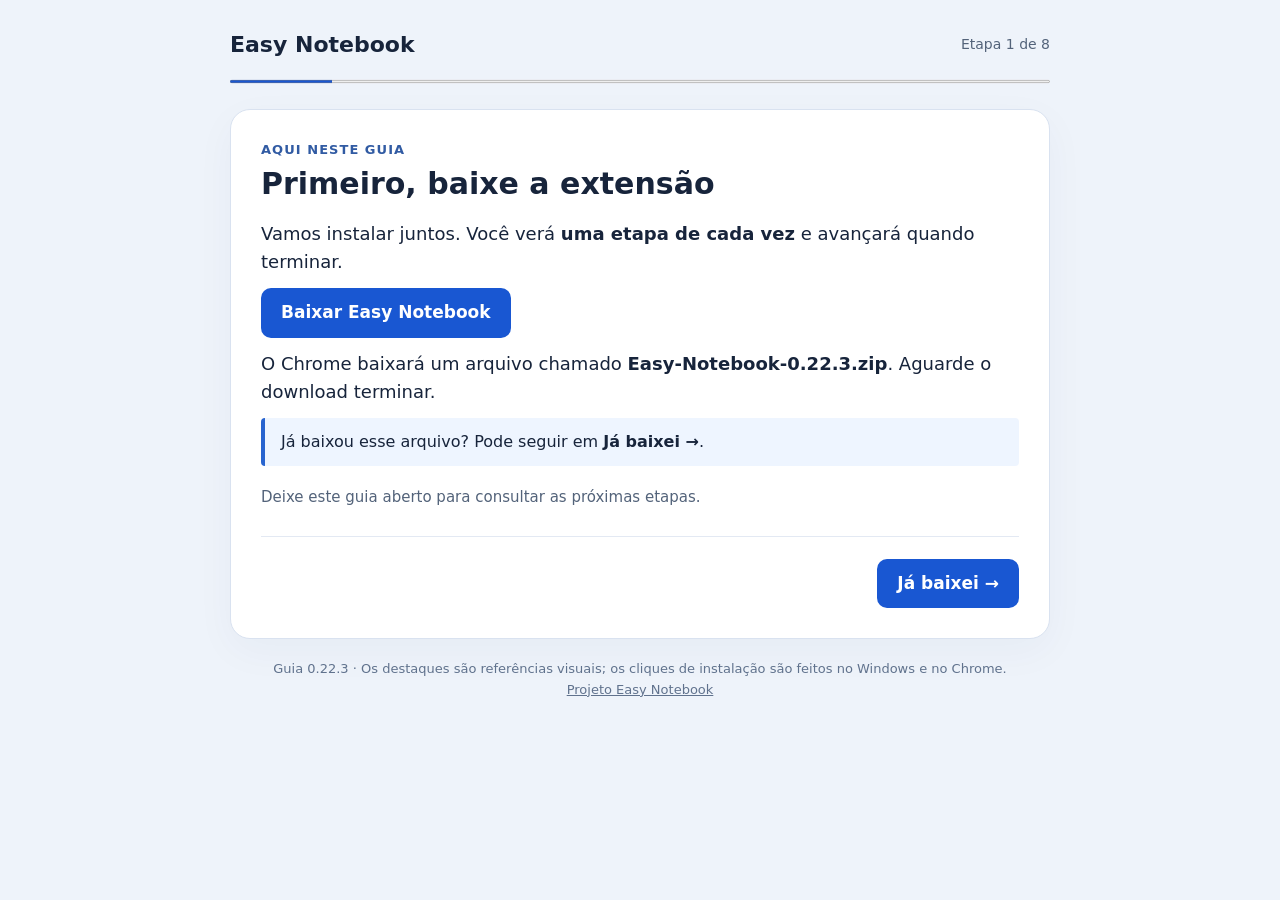
==== commit daa467ef: "v0.22.3: estabiliza geração do PDF na árvore" ====
--- a/docs/index.html
+++ b/docs/index.html
@@ -16,21 +16,21 @@
 <section data-step data-next="Já baixei →">
 <p class="where">Aqui neste guia</p><h1 tabindex="-1">Primeiro, baixe a extensão</h1>
 <p>Vamos instalar juntos. Você verá <strong>uma etapa de cada vez</strong> e avançará quando terminar.</p>
-<p><a class="action" id="download" href="https://github.com/Rambond123/easy-notebook/releases/download/v0.22.2/Easy-Notebook-0.22.2.zip">Baixar Easy Notebook</a></p>
-<p>O Chrome baixará um arquivo chamado <strong>Easy-Notebook-0.22.2.zip</strong>. Aguarde o download terminar.</p>
+<p><a class="action" id="download" href="https://github.com/Rambond123/easy-notebook/releases/download/v0.22.3/Easy-Notebook-0.22.3.zip">Baixar Easy Notebook</a></p>
+<p>O Chrome baixará um arquivo chamado <strong>Easy-Notebook-0.22.3.zip</strong>. Aguarde o download terminar.</p>
 <div class="tip">Já baixou esse arquivo? Pode seguir em <strong>Já baixei →</strong>.</div>
 <p class="help">Deixe este guia aberto para consultar as próximas etapas.</p>
 </section>
 <section data-step data-next="Abriu a janela de extração →" hidden>
 <p class="where">Na pasta Downloads do Windows</p><h1 tabindex="-1">Clique com o botão direito no ZIP</h1>
-<ol><li>No Chrome, pressione <kbd>Ctrl</kbd> + <kbd>J</kbd> para ver os downloads.</li><li>Ao lado de <strong>Easy-Notebook-0.22.2.zip</strong>, clique no ícone de pasta (<strong>Mostrar na pasta</strong>).</li><li>Na janela que abriu, clique com o <strong>botão direito</strong> sobre o ZIP e escolha <strong>Extrair Tudo…</strong>.</li></ol>
-<div class="visual"><div class="caption">Referência visual • faça isso na janela do Windows</div><div class="mock stack"><span class="folder">📦 Easy-Notebook-0.22.2.zip</span><span><span class="mark">Extrair Tudo…</span></span><span class="arrow">↑ Escolha esta opção no menu do botão direito</span></div></div>
+<ol><li>No Chrome, pressione <kbd>Ctrl</kbd> + <kbd>J</kbd> para ver os downloads.</li><li>Ao lado de <strong>Easy-Notebook-0.22.3.zip</strong>, clique no ícone de pasta (<strong>Mostrar na pasta</strong>).</li><li>Na janela que abriu, clique com o <strong>botão direito</strong> sobre o ZIP e escolha <strong>Extrair Tudo…</strong>.</li></ol>
+<div class="visual"><div class="caption">Referência visual • faça isso na janela do Windows</div><div class="mock stack"><span class="folder">📦 Easy-Notebook-0.22.3.zip</span><span><span class="mark">Extrair Tudo…</span></span><span class="arrow">↑ Escolha esta opção no menu do botão direito</span></div></div>
 <p class="tip">Não precisa abrir nem escolher nenhum dos arquivos de código.</p>
 </section>
 <section data-step data-next="Já extraí →" hidden>
 <p class="where">Na janela “Extrair Pastas Compactadas” do Windows</p><h1 tabindex="-1">Deixe em Downloads e clique em “Extrair”</h1>
 <p>Mantenha o local que o Windows já preencheu. Clique em <strong>Extrair</strong> e aguarde terminar.</p>
-<div class="visual"><div class="caption">Destino padrão • o Windows cria uma pasta com o nome do ZIP</div><div class="mock stack"><span>📁 Downloads</span><span style="padding-left:24px">📁 Easy-Notebook-0.22.2</span><span style="padding-left:48px">📁 Easy Notebook</span><span class="right mark">Extrair</span></div></div>
+<div class="visual"><div class="caption">Destino padrão • o Windows cria uma pasta com o nome do ZIP</div><div class="mock stack"><span>📁 Downloads</span><span style="padding-left:24px">📁 Easy-Notebook-0.22.3</span><span style="padding-left:48px">📁 Easy Notebook</span><span class="right mark">Extrair</span></div></div>
 <p class="tip">Guarde a pasta nesse lugar. O Chrome usará os arquivos dela sempre que a extensão funcionar.</p>
 </section>
 <!-- DOWNLOAD-STEPS-END -->
@@ -56,22 +56,22 @@
 </section>
 <section data-step data-next="Já selecionei a pasta →" hidden>
 <p class="where">Na janela de seleção de pasta que acabou de abrir</p><h1 tabindex="-1">Selecione a pasta Easy Notebook</h1>
-<ol><li>Na lateral da janela, clique em <strong>Downloads</strong>.</li><li>Abra a pasta <strong>Easy-Notebook-0.22.2</strong> que foi criada ao extrair e depois a pasta <strong>Easy Notebook</strong> dentro dela.</li><li>Clique em <strong>Selecionar pasta</strong>, na parte de baixo da janela.</li></ol>
-<div class="visual"><div class="caption">Referência visual • confira o nome da pasta antes de confirmar</div><div class="mock stack"><span>📁 Downloads &nbsp;›&nbsp; Easy-Notebook-0.22.2 &nbsp;›&nbsp; <strong>Easy Notebook</strong></span><span class="dim">Os arquivos podem não aparecer neste seletor. Isso é normal.</span><span class="right mark">Selecionar pasta</span></div></div>
+<ol><li>Na lateral da janela, clique em <strong>Downloads</strong>.</li><li>Abra a pasta <strong>Easy-Notebook-0.22.3</strong> que foi criada ao extrair e depois a pasta <strong>Easy Notebook</strong> dentro dela.</li><li>Clique em <strong>Selecionar pasta</strong>, na parte de baixo da janela.</li></ol>
+<div class="visual"><div class="caption">Referência visual • confira o nome da pasta antes de confirmar</div><div class="mock stack"><span>📁 Downloads &nbsp;›&nbsp; Easy-Notebook-0.22.3 &nbsp;›&nbsp; <strong>Easy Notebook</strong></span><span class="dim">Os arquivos podem não aparecer neste seletor. Isso é normal.</span><span class="right mark">Selecionar pasta</span></div></div>
 <details><summary>Minha pasta tem outro nome ou não está em Downloads</summary><p>Se baixou o ZIP mais de uma vez, a pasta pode terminar em <strong>(1)</strong> ou outro número. Abra a pasta criada na sua extração e, dentro dela, <strong>Easy Notebook</strong>. Se escolheu outro local para baixar, procure nesse local.</p></details>
-<details><summary>O Chrome diz que não encontrou o manifesto?</summary><p>Abra a pasta <strong>Easy Notebook</strong> que fica dentro da pasta extraída <strong>Easy-Notebook-0.22.2</strong>. É essa pasta interna que deve ser selecionada.</p></details>
+<details><summary>O Chrome diz que não encontrou o manifesto?</summary><p>Abra a pasta <strong>Easy Notebook</strong> que fica dentro da pasta extraída <strong>Easy-Notebook-0.22.3</strong>. É essa pasta interna que deve ser selecionada.</p></details>
 </section>
 <section data-step hidden>
 <p class="where">No Chrome</p><h1 tabindex="-1">Confira se apareceu “Easy Notebook”</h1>
 <p>A instalação deu certo se o cartão <strong>Easy Notebook</strong> apareceu na tela de extensões com a chave ativada.</p>
 <ol><li>O assistente da extensão deve abrir para configurar seu notebook. Siga as instruções dele.</li><li>Se não abrir, clique no ícone de <strong>quebra-cabeça</strong> ao lado da barra de endereços e escolha <strong>Easy Notebook</strong>.</li><li>Depois de configurar, atualize a página do eproc com <kbd>F5</kbd>.</li></ol>
-<p class="tip">Mantenha a pasta extraída <strong>Easy-Notebook-0.22.2</strong> em <strong>Downloads</strong>, com a pasta <strong>Easy Notebook</strong> dentro dela. O Chrome precisa desses arquivos. Você pode apagar apenas o arquivo <strong>.zip</strong>.</p>
+<p class="tip">Mantenha a pasta extraída <strong>Easy-Notebook-0.22.3</strong> em <strong>Downloads</strong>, com a pasta <strong>Easy Notebook</strong> dentro dela. O Chrome precisa desses arquivos. Você pode apagar apenas o arquivo <strong>.zip</strong>.</p>
 <p><strong>Pronto. Você pode fechar este guia.</strong></p>
 </section>
 <nav aria-label="Etapas da instalação"><button class="secondary" id="back" type="button">← Voltar</button><button id="next" type="button">Já baixei →</button></nav>
-<noscript><p>Ative o JavaScript para usar as etapas deste guia. O procedimento é: baixar o ZIP, extrair no local padrão em Downloads, abrir chrome://extensions, ativar Modo do desenvolvedor, clicar em Carregar sem compactação e escolher Downloads/Easy-Notebook-0.22.2/Easy Notebook.</p></noscript>
+<noscript><p>Ative o JavaScript para usar as etapas deste guia. O procedimento é: baixar o ZIP, extrair no local padrão em Downloads, abrir chrome://extensions, ativar Modo do desenvolvedor, clicar em Carregar sem compactação e escolher Downloads/Easy-Notebook-0.22.3/Easy Notebook.</p></noscript>
 </article>
-<footer>Guia 0.22.2 · Os destaques são referências visuais; os cliques de instalação são feitos no Windows e no Chrome.<br><a href="https://github.com/Rambond123/easy-notebook">Projeto Easy Notebook</a></footer>
+<footer>Guia 0.22.3 · Os destaques são referências visuais; os cliques de instalação são feitos no Windows e no Chrome.<br><a href="https://github.com/Rambond123/easy-notebook">Projeto Easy Notebook</a></footer>
 </main><script>
 const steps=[...document.querySelectorAll('[data-step]')];
 const labels=steps.map(step=>step.dataset.next||'');
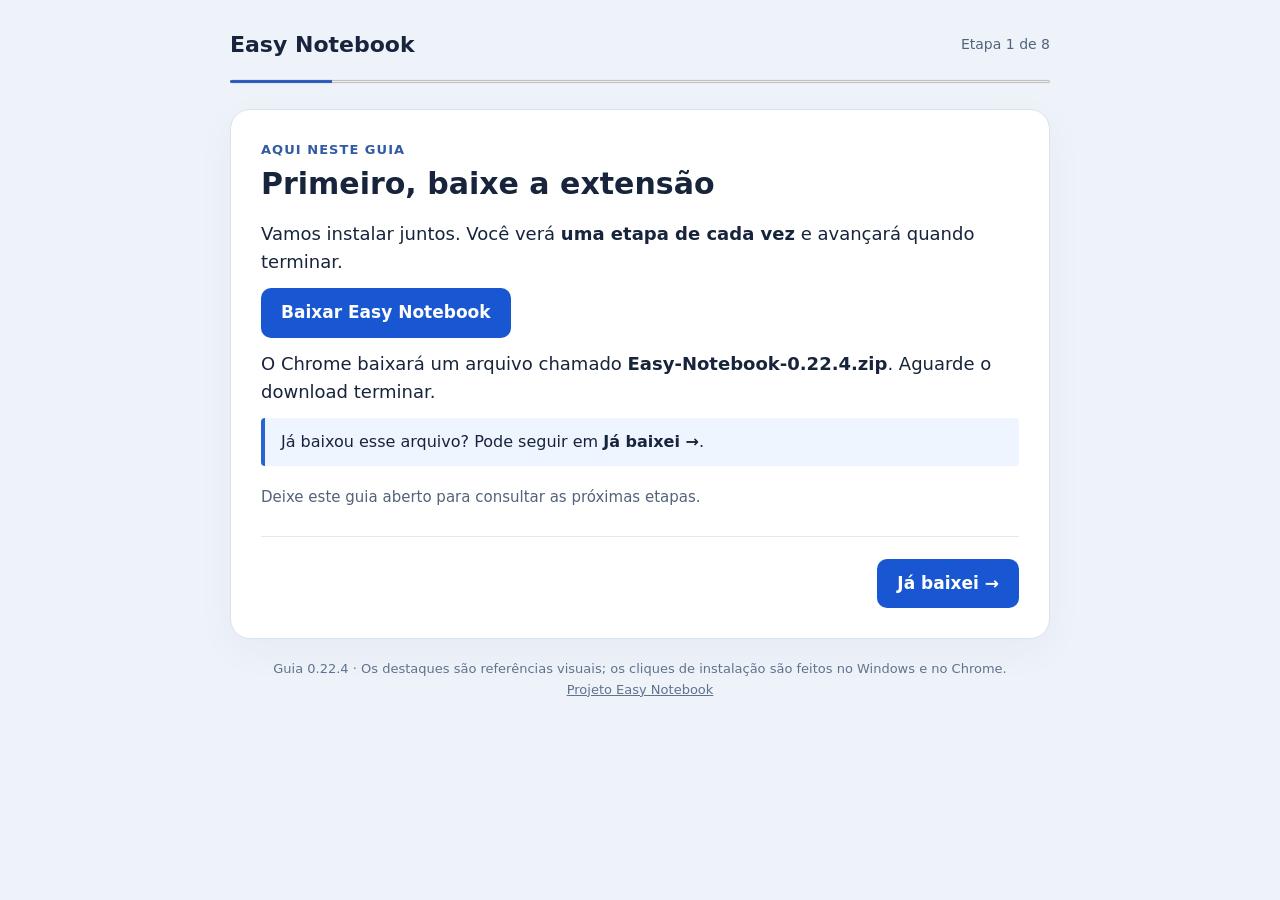
==== commit 960e6e12: "v0.22.4: restaura selecao comprovada da arvore" ====
--- a/docs/index.html
+++ b/docs/index.html
@@ -16,21 +16,21 @@
 <section data-step data-next="Já baixei →">
 <p class="where">Aqui neste guia</p><h1 tabindex="-1">Primeiro, baixe a extensão</h1>
 <p>Vamos instalar juntos. Você verá <strong>uma etapa de cada vez</strong> e avançará quando terminar.</p>
-<p><a class="action" id="download" href="https://github.com/Rambond123/easy-notebook/releases/download/v0.22.3/Easy-Notebook-0.22.3.zip">Baixar Easy Notebook</a></p>
-<p>O Chrome baixará um arquivo chamado <strong>Easy-Notebook-0.22.3.zip</strong>. Aguarde o download terminar.</p>
+<p><a class="action" id="download" href="https://github.com/Rambond123/easy-notebook/releases/download/v0.22.4/Easy-Notebook-0.22.4.zip">Baixar Easy Notebook</a></p>
+<p>O Chrome baixará um arquivo chamado <strong>Easy-Notebook-0.22.4.zip</strong>. Aguarde o download terminar.</p>
 <div class="tip">Já baixou esse arquivo? Pode seguir em <strong>Já baixei →</strong>.</div>
 <p class="help">Deixe este guia aberto para consultar as próximas etapas.</p>
 </section>
 <section data-step data-next="Abriu a janela de extração →" hidden>
 <p class="where">Na pasta Downloads do Windows</p><h1 tabindex="-1">Clique com o botão direito no ZIP</h1>
-<ol><li>No Chrome, pressione <kbd>Ctrl</kbd> + <kbd>J</kbd> para ver os downloads.</li><li>Ao lado de <strong>Easy-Notebook-0.22.3.zip</strong>, clique no ícone de pasta (<strong>Mostrar na pasta</strong>).</li><li>Na janela que abriu, clique com o <strong>botão direito</strong> sobre o ZIP e escolha <strong>Extrair Tudo…</strong>.</li></ol>
-<div class="visual"><div class="caption">Referência visual • faça isso na janela do Windows</div><div class="mock stack"><span class="folder">📦 Easy-Notebook-0.22.3.zip</span><span><span class="mark">Extrair Tudo…</span></span><span class="arrow">↑ Escolha esta opção no menu do botão direito</span></div></div>
+<ol><li>No Chrome, pressione <kbd>Ctrl</kbd> + <kbd>J</kbd> para ver os downloads.</li><li>Ao lado de <strong>Easy-Notebook-0.22.4.zip</strong>, clique no ícone de pasta (<strong>Mostrar na pasta</strong>).</li><li>Na janela que abriu, clique com o <strong>botão direito</strong> sobre o ZIP e escolha <strong>Extrair Tudo…</strong>.</li></ol>
+<div class="visual"><div class="caption">Referência visual • faça isso na janela do Windows</div><div class="mock stack"><span class="folder">📦 Easy-Notebook-0.22.4.zip</span><span><span class="mark">Extrair Tudo…</span></span><span class="arrow">↑ Escolha esta opção no menu do botão direito</span></div></div>
 <p class="tip">Não precisa abrir nem escolher nenhum dos arquivos de código.</p>
 </section>
 <section data-step data-next="Já extraí →" hidden>
 <p class="where">Na janela “Extrair Pastas Compactadas” do Windows</p><h1 tabindex="-1">Deixe em Downloads e clique em “Extrair”</h1>
 <p>Mantenha o local que o Windows já preencheu. Clique em <strong>Extrair</strong> e aguarde terminar.</p>
-<div class="visual"><div class="caption">Destino padrão • o Windows cria uma pasta com o nome do ZIP</div><div class="mock stack"><span>📁 Downloads</span><span style="padding-left:24px">📁 Easy-Notebook-0.22.3</span><span style="padding-left:48px">📁 Easy Notebook</span><span class="right mark">Extrair</span></div></div>
+<div class="visual"><div class="caption">Destino padrão • o Windows cria uma pasta com o nome do ZIP</div><div class="mock stack"><span>📁 Downloads</span><span style="padding-left:24px">📁 Easy-Notebook-0.22.4</span><span style="padding-left:48px">📁 Easy Notebook</span><span class="right mark">Extrair</span></div></div>
 <p class="tip">Guarde a pasta nesse lugar. O Chrome usará os arquivos dela sempre que a extensão funcionar.</p>
 </section>
 <!-- DOWNLOAD-STEPS-END -->
@@ -56,22 +56,22 @@
 </section>
 <section data-step data-next="Já selecionei a pasta →" hidden>
 <p class="where">Na janela de seleção de pasta que acabou de abrir</p><h1 tabindex="-1">Selecione a pasta Easy Notebook</h1>
-<ol><li>Na lateral da janela, clique em <strong>Downloads</strong>.</li><li>Abra a pasta <strong>Easy-Notebook-0.22.3</strong> que foi criada ao extrair e depois a pasta <strong>Easy Notebook</strong> dentro dela.</li><li>Clique em <strong>Selecionar pasta</strong>, na parte de baixo da janela.</li></ol>
-<div class="visual"><div class="caption">Referência visual • confira o nome da pasta antes de confirmar</div><div class="mock stack"><span>📁 Downloads &nbsp;›&nbsp; Easy-Notebook-0.22.3 &nbsp;›&nbsp; <strong>Easy Notebook</strong></span><span class="dim">Os arquivos podem não aparecer neste seletor. Isso é normal.</span><span class="right mark">Selecionar pasta</span></div></div>
+<ol><li>Na lateral da janela, clique em <strong>Downloads</strong>.</li><li>Abra a pasta <strong>Easy-Notebook-0.22.4</strong> que foi criada ao extrair e depois a pasta <strong>Easy Notebook</strong> dentro dela.</li><li>Clique em <strong>Selecionar pasta</strong>, na parte de baixo da janela.</li></ol>
+<div class="visual"><div class="caption">Referência visual • confira o nome da pasta antes de confirmar</div><div class="mock stack"><span>📁 Downloads &nbsp;›&nbsp; Easy-Notebook-0.22.4 &nbsp;›&nbsp; <strong>Easy Notebook</strong></span><span class="dim">Os arquivos podem não aparecer neste seletor. Isso é normal.</span><span class="right mark">Selecionar pasta</span></div></div>
 <details><summary>Minha pasta tem outro nome ou não está em Downloads</summary><p>Se baixou o ZIP mais de uma vez, a pasta pode terminar em <strong>(1)</strong> ou outro número. Abra a pasta criada na sua extração e, dentro dela, <strong>Easy Notebook</strong>. Se escolheu outro local para baixar, procure nesse local.</p></details>
-<details><summary>O Chrome diz que não encontrou o manifesto?</summary><p>Abra a pasta <strong>Easy Notebook</strong> que fica dentro da pasta extraída <strong>Easy-Notebook-0.22.3</strong>. É essa pasta interna que deve ser selecionada.</p></details>
+<details><summary>O Chrome diz que não encontrou o manifesto?</summary><p>Abra a pasta <strong>Easy Notebook</strong> que fica dentro da pasta extraída <strong>Easy-Notebook-0.22.4</strong>. É essa pasta interna que deve ser selecionada.</p></details>
 </section>
 <section data-step hidden>
 <p class="where">No Chrome</p><h1 tabindex="-1">Confira se apareceu “Easy Notebook”</h1>
 <p>A instalação deu certo se o cartão <strong>Easy Notebook</strong> apareceu na tela de extensões com a chave ativada.</p>
 <ol><li>O assistente da extensão deve abrir para configurar seu notebook. Siga as instruções dele.</li><li>Se não abrir, clique no ícone de <strong>quebra-cabeça</strong> ao lado da barra de endereços e escolha <strong>Easy Notebook</strong>.</li><li>Depois de configurar, atualize a página do eproc com <kbd>F5</kbd>.</li></ol>
-<p class="tip">Mantenha a pasta extraída <strong>Easy-Notebook-0.22.3</strong> em <strong>Downloads</strong>, com a pasta <strong>Easy Notebook</strong> dentro dela. O Chrome precisa desses arquivos. Você pode apagar apenas o arquivo <strong>.zip</strong>.</p>
+<p class="tip">Mantenha a pasta extraída <strong>Easy-Notebook-0.22.4</strong> em <strong>Downloads</strong>, com a pasta <strong>Easy Notebook</strong> dentro dela. O Chrome precisa desses arquivos. Você pode apagar apenas o arquivo <strong>.zip</strong>.</p>
 <p><strong>Pronto. Você pode fechar este guia.</strong></p>
 </section>
 <nav aria-label="Etapas da instalação"><button class="secondary" id="back" type="button">← Voltar</button><button id="next" type="button">Já baixei →</button></nav>
-<noscript><p>Ative o JavaScript para usar as etapas deste guia. O procedimento é: baixar o ZIP, extrair no local padrão em Downloads, abrir chrome://extensions, ativar Modo do desenvolvedor, clicar em Carregar sem compactação e escolher Downloads/Easy-Notebook-0.22.3/Easy Notebook.</p></noscript>
+<noscript><p>Ative o JavaScript para usar as etapas deste guia. O procedimento é: baixar o ZIP, extrair no local padrão em Downloads, abrir chrome://extensions, ativar Modo do desenvolvedor, clicar em Carregar sem compactação e escolher Downloads/Easy-Notebook-0.22.4/Easy Notebook.</p></noscript>
 </article>
-<footer>Guia 0.22.3 · Os destaques são referências visuais; os cliques de instalação são feitos no Windows e no Chrome.<br><a href="https://github.com/Rambond123/easy-notebook">Projeto Easy Notebook</a></footer>
+<footer>Guia 0.22.4 · Os destaques são referências visuais; os cliques de instalação são feitos no Windows e no Chrome.<br><a href="https://github.com/Rambond123/easy-notebook">Projeto Easy Notebook</a></footer>
 </main><script>
 const steps=[...document.querySelectorAll('[data-step]')];
 const labels=steps.map(step=>step.dataset.next||'');
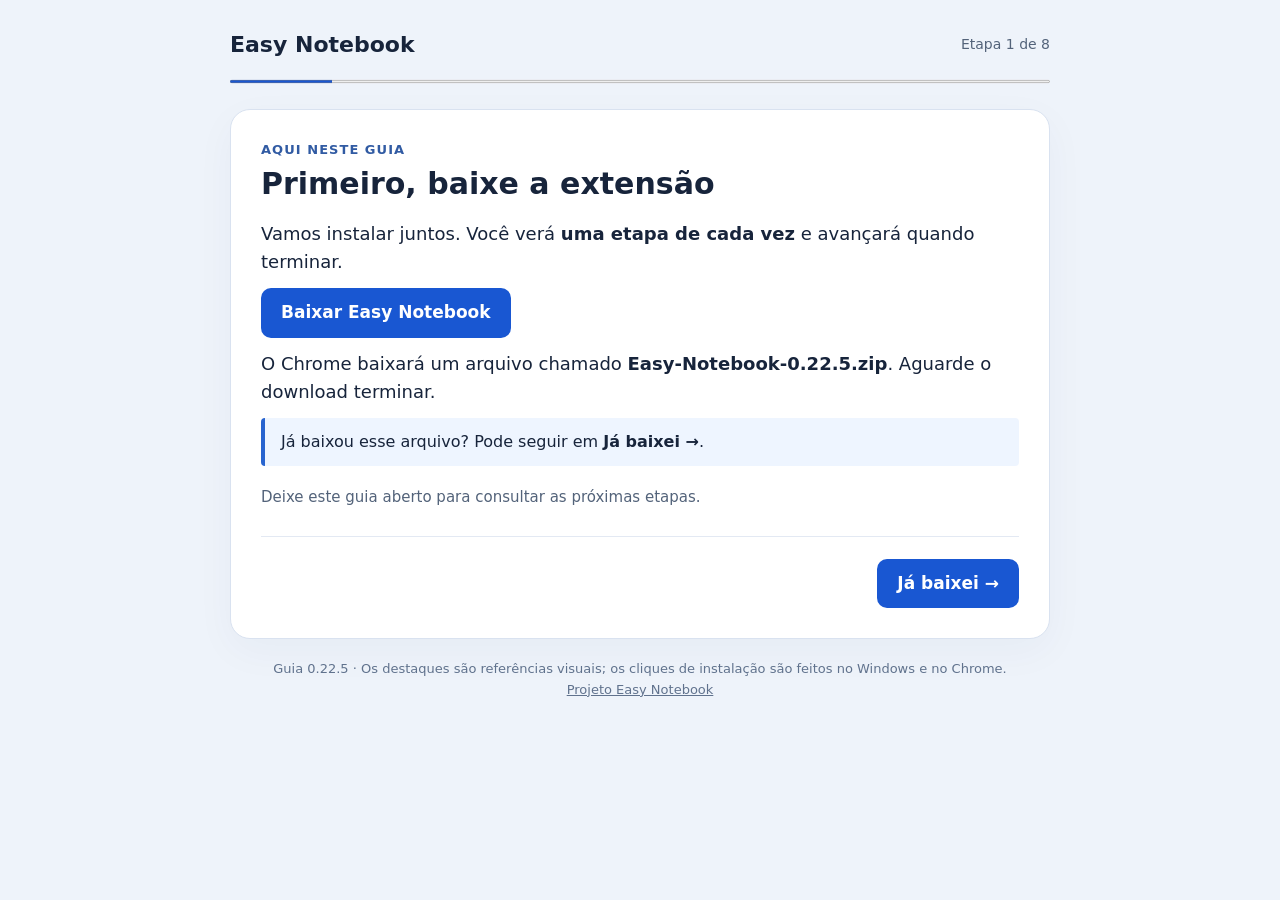
==== commit df884c76: "v0.22.5: suporta arvore originaria externa" ====
--- a/docs/index.html
+++ b/docs/index.html
@@ -16,21 +16,21 @@
 <section data-step data-next="Já baixei →">
 <p class="where">Aqui neste guia</p><h1 tabindex="-1">Primeiro, baixe a extensão</h1>
 <p>Vamos instalar juntos. Você verá <strong>uma etapa de cada vez</strong> e avançará quando terminar.</p>
-<p><a class="action" id="download" href="https://github.com/Rambond123/easy-notebook/releases/download/v0.22.4/Easy-Notebook-0.22.4.zip">Baixar Easy Notebook</a></p>
-<p>O Chrome baixará um arquivo chamado <strong>Easy-Notebook-0.22.4.zip</strong>. Aguarde o download terminar.</p>
+<p><a class="action" id="download" href="https://github.com/Rambond123/easy-notebook/releases/download/v0.22.5/Easy-Notebook-0.22.5.zip">Baixar Easy Notebook</a></p>
+<p>O Chrome baixará um arquivo chamado <strong>Easy-Notebook-0.22.5.zip</strong>. Aguarde o download terminar.</p>
 <div class="tip">Já baixou esse arquivo? Pode seguir em <strong>Já baixei →</strong>.</div>
 <p class="help">Deixe este guia aberto para consultar as próximas etapas.</p>
 </section>
 <section data-step data-next="Abriu a janela de extração →" hidden>
 <p class="where">Na pasta Downloads do Windows</p><h1 tabindex="-1">Clique com o botão direito no ZIP</h1>
-<ol><li>No Chrome, pressione <kbd>Ctrl</kbd> + <kbd>J</kbd> para ver os downloads.</li><li>Ao lado de <strong>Easy-Notebook-0.22.4.zip</strong>, clique no ícone de pasta (<strong>Mostrar na pasta</strong>).</li><li>Na janela que abriu, clique com o <strong>botão direito</strong> sobre o ZIP e escolha <strong>Extrair Tudo…</strong>.</li></ol>
-<div class="visual"><div class="caption">Referência visual • faça isso na janela do Windows</div><div class="mock stack"><span class="folder">📦 Easy-Notebook-0.22.4.zip</span><span><span class="mark">Extrair Tudo…</span></span><span class="arrow">↑ Escolha esta opção no menu do botão direito</span></div></div>
+<ol><li>No Chrome, pressione <kbd>Ctrl</kbd> + <kbd>J</kbd> para ver os downloads.</li><li>Ao lado de <strong>Easy-Notebook-0.22.5.zip</strong>, clique no ícone de pasta (<strong>Mostrar na pasta</strong>).</li><li>Na janela que abriu, clique com o <strong>botão direito</strong> sobre o ZIP e escolha <strong>Extrair Tudo…</strong>.</li></ol>
+<div class="visual"><div class="caption">Referência visual • faça isso na janela do Windows</div><div class="mock stack"><span class="folder">📦 Easy-Notebook-0.22.5.zip</span><span><span class="mark">Extrair Tudo…</span></span><span class="arrow">↑ Escolha esta opção no menu do botão direito</span></div></div>
 <p class="tip">Não precisa abrir nem escolher nenhum dos arquivos de código.</p>
 </section>
 <section data-step data-next="Já extraí →" hidden>
 <p class="where">Na janela “Extrair Pastas Compactadas” do Windows</p><h1 tabindex="-1">Deixe em Downloads e clique em “Extrair”</h1>
 <p>Mantenha o local que o Windows já preencheu. Clique em <strong>Extrair</strong> e aguarde terminar.</p>
-<div class="visual"><div class="caption">Destino padrão • o Windows cria uma pasta com o nome do ZIP</div><div class="mock stack"><span>📁 Downloads</span><span style="padding-left:24px">📁 Easy-Notebook-0.22.4</span><span style="padding-left:48px">📁 Easy Notebook</span><span class="right mark">Extrair</span></div></div>
+<div class="visual"><div class="caption">Destino padrão • o Windows cria uma pasta com o nome do ZIP</div><div class="mock stack"><span>📁 Downloads</span><span style="padding-left:24px">📁 Easy-Notebook-0.22.5</span><span style="padding-left:48px">📁 Easy Notebook</span><span class="right mark">Extrair</span></div></div>
 <p class="tip">Guarde a pasta nesse lugar. O Chrome usará os arquivos dela sempre que a extensão funcionar.</p>
 </section>
 <!-- DOWNLOAD-STEPS-END -->
@@ -56,22 +56,22 @@
 </section>
 <section data-step data-next="Já selecionei a pasta →" hidden>
 <p class="where">Na janela de seleção de pasta que acabou de abrir</p><h1 tabindex="-1">Selecione a pasta Easy Notebook</h1>
-<ol><li>Na lateral da janela, clique em <strong>Downloads</strong>.</li><li>Abra a pasta <strong>Easy-Notebook-0.22.4</strong> que foi criada ao extrair e depois a pasta <strong>Easy Notebook</strong> dentro dela.</li><li>Clique em <strong>Selecionar pasta</strong>, na parte de baixo da janela.</li></ol>
-<div class="visual"><div class="caption">Referência visual • confira o nome da pasta antes de confirmar</div><div class="mock stack"><span>📁 Downloads &nbsp;›&nbsp; Easy-Notebook-0.22.4 &nbsp;›&nbsp; <strong>Easy Notebook</strong></span><span class="dim">Os arquivos podem não aparecer neste seletor. Isso é normal.</span><span class="right mark">Selecionar pasta</span></div></div>
+<ol><li>Na lateral da janela, clique em <strong>Downloads</strong>.</li><li>Abra a pasta <strong>Easy-Notebook-0.22.5</strong> que foi criada ao extrair e depois a pasta <strong>Easy Notebook</strong> dentro dela.</li><li>Clique em <strong>Selecionar pasta</strong>, na parte de baixo da janela.</li></ol>
+<div class="visual"><div class="caption">Referência visual • confira o nome da pasta antes de confirmar</div><div class="mock stack"><span>📁 Downloads &nbsp;›&nbsp; Easy-Notebook-0.22.5 &nbsp;›&nbsp; <strong>Easy Notebook</strong></span><span class="dim">Os arquivos podem não aparecer neste seletor. Isso é normal.</span><span class="right mark">Selecionar pasta</span></div></div>
 <details><summary>Minha pasta tem outro nome ou não está em Downloads</summary><p>Se baixou o ZIP mais de uma vez, a pasta pode terminar em <strong>(1)</strong> ou outro número. Abra a pasta criada na sua extração e, dentro dela, <strong>Easy Notebook</strong>. Se escolheu outro local para baixar, procure nesse local.</p></details>
-<details><summary>O Chrome diz que não encontrou o manifesto?</summary><p>Abra a pasta <strong>Easy Notebook</strong> que fica dentro da pasta extraída <strong>Easy-Notebook-0.22.4</strong>. É essa pasta interna que deve ser selecionada.</p></details>
+<details><summary>O Chrome diz que não encontrou o manifesto?</summary><p>Abra a pasta <strong>Easy Notebook</strong> que fica dentro da pasta extraída <strong>Easy-Notebook-0.22.5</strong>. É essa pasta interna que deve ser selecionada.</p></details>
 </section>
 <section data-step hidden>
 <p class="where">No Chrome</p><h1 tabindex="-1">Confira se apareceu “Easy Notebook”</h1>
 <p>A instalação deu certo se o cartão <strong>Easy Notebook</strong> apareceu na tela de extensões com a chave ativada.</p>
 <ol><li>O assistente da extensão deve abrir para configurar seu notebook. Siga as instruções dele.</li><li>Se não abrir, clique no ícone de <strong>quebra-cabeça</strong> ao lado da barra de endereços e escolha <strong>Easy Notebook</strong>.</li><li>Depois de configurar, atualize a página do eproc com <kbd>F5</kbd>.</li></ol>
-<p class="tip">Mantenha a pasta extraída <strong>Easy-Notebook-0.22.4</strong> em <strong>Downloads</strong>, com a pasta <strong>Easy Notebook</strong> dentro dela. O Chrome precisa desses arquivos. Você pode apagar apenas o arquivo <strong>.zip</strong>.</p>
+<p class="tip">Mantenha a pasta extraída <strong>Easy-Notebook-0.22.5</strong> em <strong>Downloads</strong>, com a pasta <strong>Easy Notebook</strong> dentro dela. O Chrome precisa desses arquivos. Você pode apagar apenas o arquivo <strong>.zip</strong>.</p>
 <p><strong>Pronto. Você pode fechar este guia.</strong></p>
 </section>
 <nav aria-label="Etapas da instalação"><button class="secondary" id="back" type="button">← Voltar</button><button id="next" type="button">Já baixei →</button></nav>
-<noscript><p>Ative o JavaScript para usar as etapas deste guia. O procedimento é: baixar o ZIP, extrair no local padrão em Downloads, abrir chrome://extensions, ativar Modo do desenvolvedor, clicar em Carregar sem compactação e escolher Downloads/Easy-Notebook-0.22.4/Easy Notebook.</p></noscript>
+<noscript><p>Ative o JavaScript para usar as etapas deste guia. O procedimento é: baixar o ZIP, extrair no local padrão em Downloads, abrir chrome://extensions, ativar Modo do desenvolvedor, clicar em Carregar sem compactação e escolher Downloads/Easy-Notebook-0.22.5/Easy Notebook.</p></noscript>
 </article>
-<footer>Guia 0.22.4 · Os destaques são referências visuais; os cliques de instalação são feitos no Windows e no Chrome.<br><a href="https://github.com/Rambond123/easy-notebook">Projeto Easy Notebook</a></footer>
+<footer>Guia 0.22.5 · Os destaques são referências visuais; os cliques de instalação são feitos no Windows e no Chrome.<br><a href="https://github.com/Rambond123/easy-notebook">Projeto Easy Notebook</a></footer>
 </main><script>
 const steps=[...document.querySelectorAll('[data-step]')];
 const labels=steps.map(step=>step.dataset.next||'');
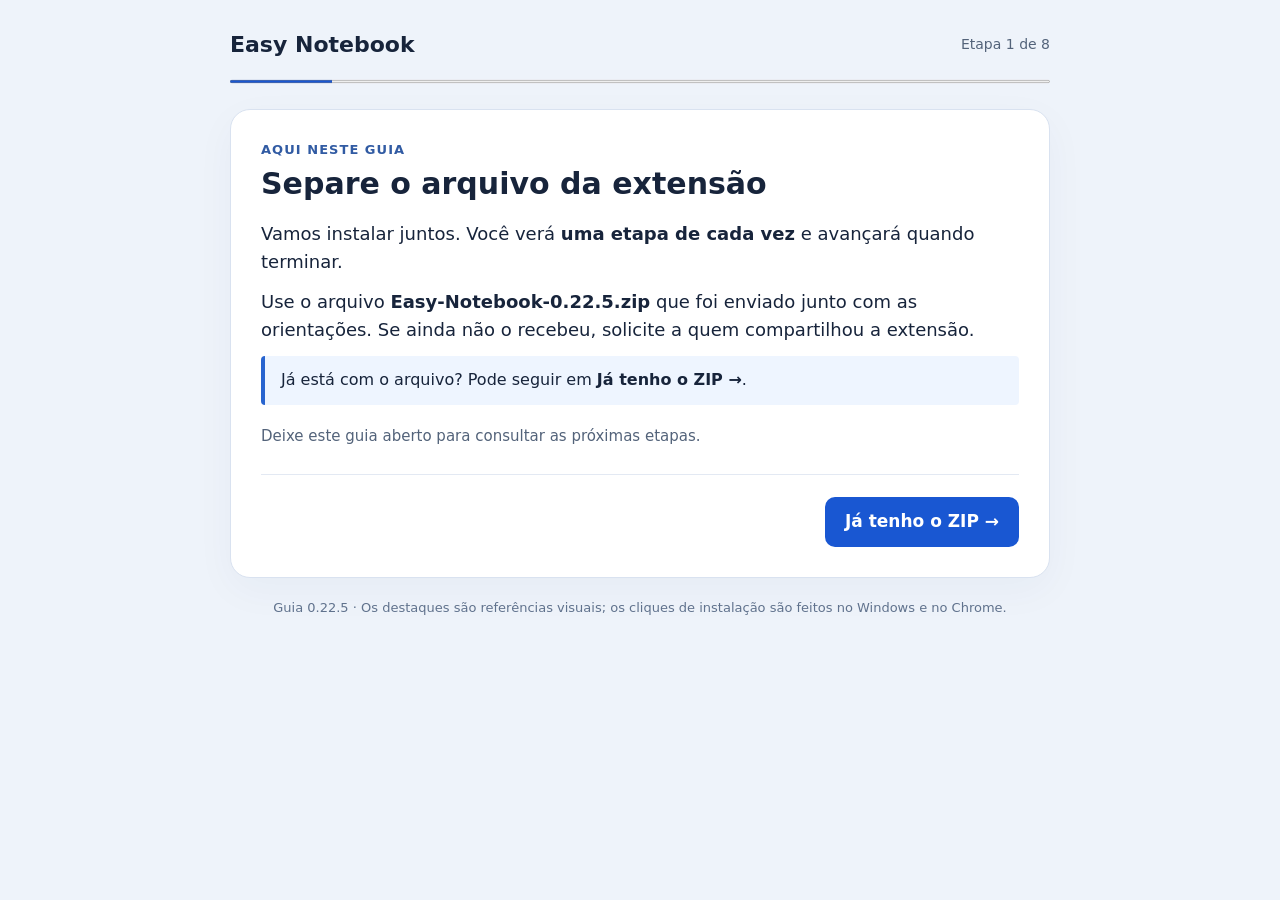
==== commit 76b596c2: "Remove links de origem dos arquivos distribuidos" ====
--- a/docs/index.html
+++ b/docs/index.html
@@ -13,12 +13,11 @@
 <progress id="progress" max="8" value="1" aria-label="Progresso do guia"></progress>
 <article>
 <!-- DOWNLOAD-STEPS-START -->
-<section data-step data-next="Já baixei →">
-<p class="where">Aqui neste guia</p><h1 tabindex="-1">Primeiro, baixe a extensão</h1>
+<section data-step data-next="Já tenho o ZIP →">
+<p class="where">Aqui neste guia</p><h1 tabindex="-1">Separe o arquivo da extensão</h1>
 <p>Vamos instalar juntos. Você verá <strong>uma etapa de cada vez</strong> e avançará quando terminar.</p>
-<p><a class="action" id="download" href="https://github.com/Rambond123/easy-notebook/releases/download/v0.22.5/Easy-Notebook-0.22.5.zip">Baixar Easy Notebook</a></p>
-<p>O Chrome baixará um arquivo chamado <strong>Easy-Notebook-0.22.5.zip</strong>. Aguarde o download terminar.</p>
-<div class="tip">Já baixou esse arquivo? Pode seguir em <strong>Já baixei →</strong>.</div>
+<p>Use o arquivo <strong>Easy-Notebook-0.22.5.zip</strong> que foi enviado junto com as orientações. Se ainda não o recebeu, solicite a quem compartilhou a extensão.</p>
+<div class="tip">Já está com o arquivo? Pode seguir em <strong>Já tenho o ZIP →</strong>.</div>
 <p class="help">Deixe este guia aberto para consultar as próximas etapas.</p>
 </section>
 <section data-step data-next="Abriu a janela de extração →" hidden>
@@ -68,10 +67,10 @@
 <p class="tip">Mantenha a pasta extraída <strong>Easy-Notebook-0.22.5</strong> em <strong>Downloads</strong>, com a pasta <strong>Easy Notebook</strong> dentro dela. O Chrome precisa desses arquivos. Você pode apagar apenas o arquivo <strong>.zip</strong>.</p>
 <p><strong>Pronto. Você pode fechar este guia.</strong></p>
 </section>
-<nav aria-label="Etapas da instalação"><button class="secondary" id="back" type="button">← Voltar</button><button id="next" type="button">Já baixei →</button></nav>
+<nav aria-label="Etapas da instalação"><button class="secondary" id="back" type="button">← Voltar</button><button id="next" type="button">Já tenho o ZIP →</button></nav>
 <noscript><p>Ative o JavaScript para usar as etapas deste guia. O procedimento é: baixar o ZIP, extrair no local padrão em Downloads, abrir chrome://extensions, ativar Modo do desenvolvedor, clicar em Carregar sem compactação e escolher Downloads/Easy-Notebook-0.22.5/Easy Notebook.</p></noscript>
 </article>
-<footer>Guia 0.22.5 · Os destaques são referências visuais; os cliques de instalação são feitos no Windows e no Chrome.<br><a href="https://github.com/Rambond123/easy-notebook">Projeto Easy Notebook</a></footer>
+<footer>Guia 0.22.5 · Os destaques são referências visuais; os cliques de instalação são feitos no Windows e no Chrome.</footer>
 </main><script>
 const steps=[...document.querySelectorAll('[data-step]')];
 const labels=steps.map(step=>step.dataset.next||'');
